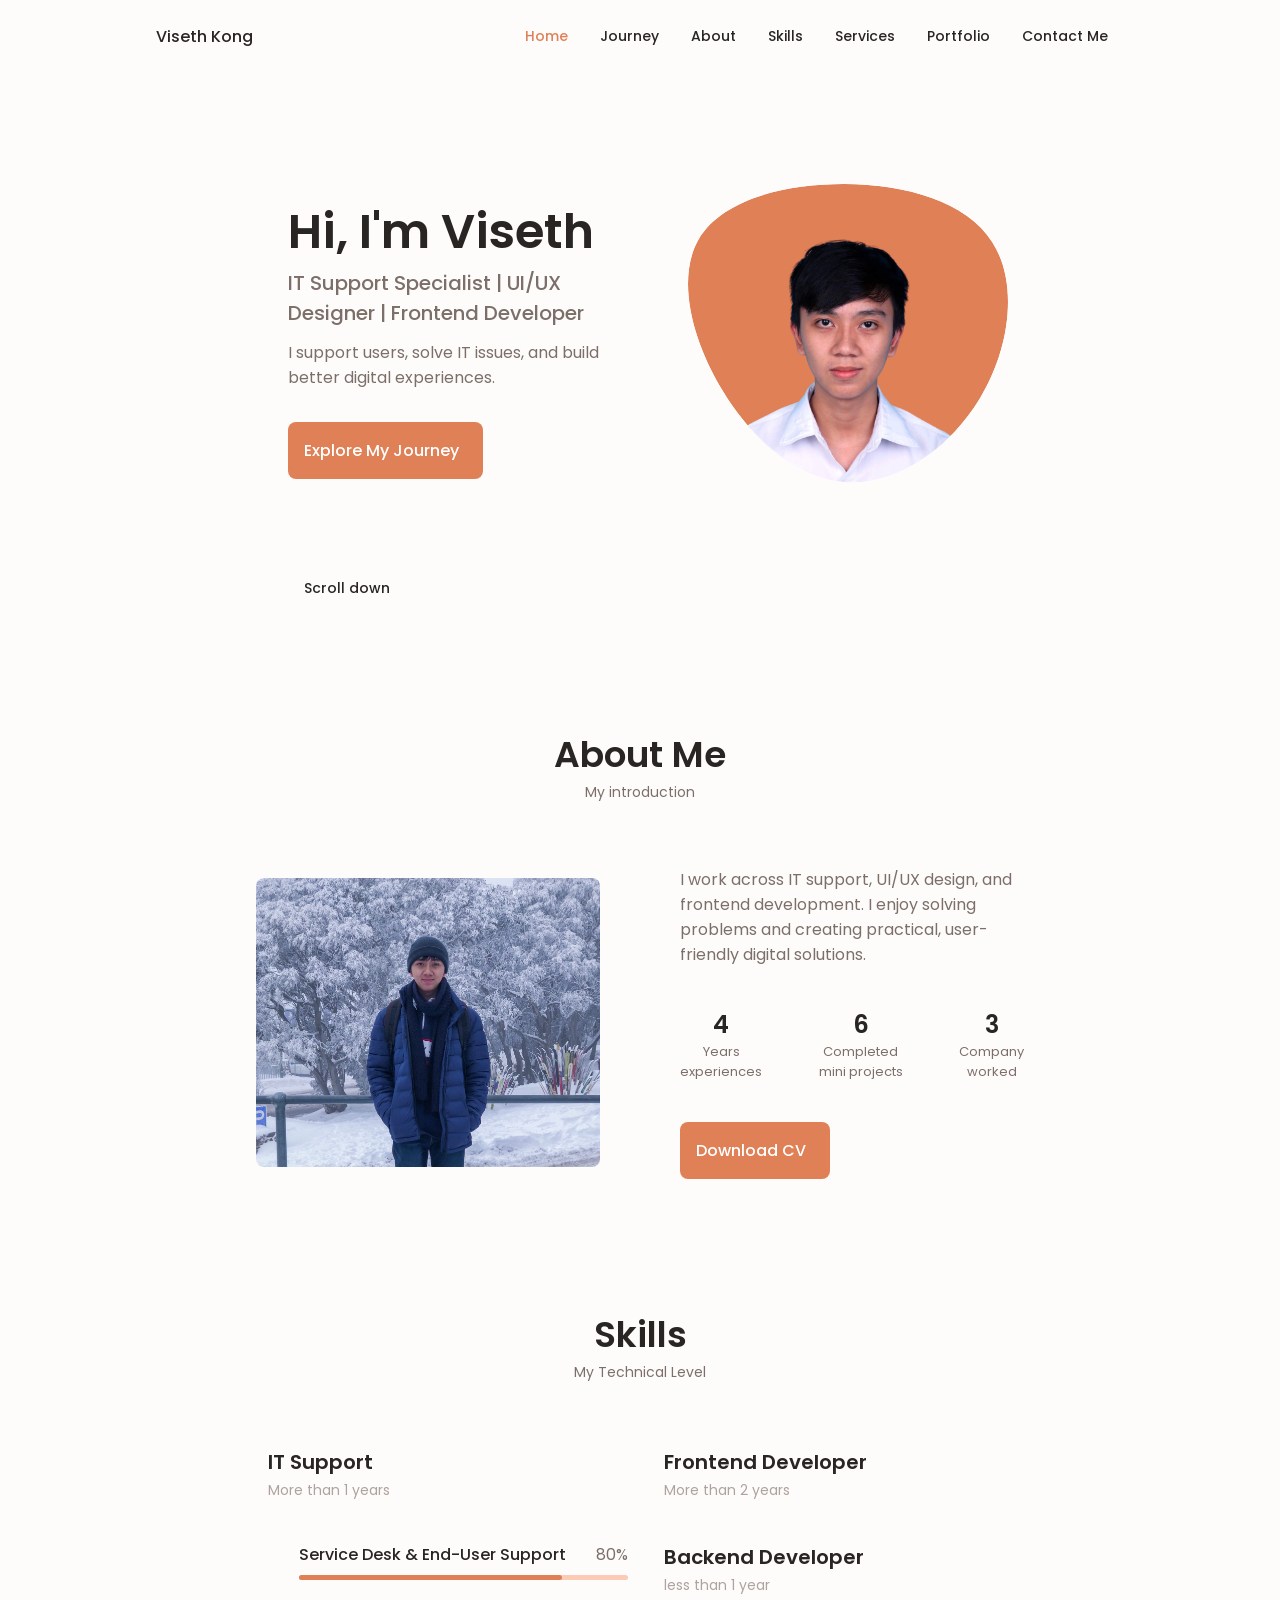
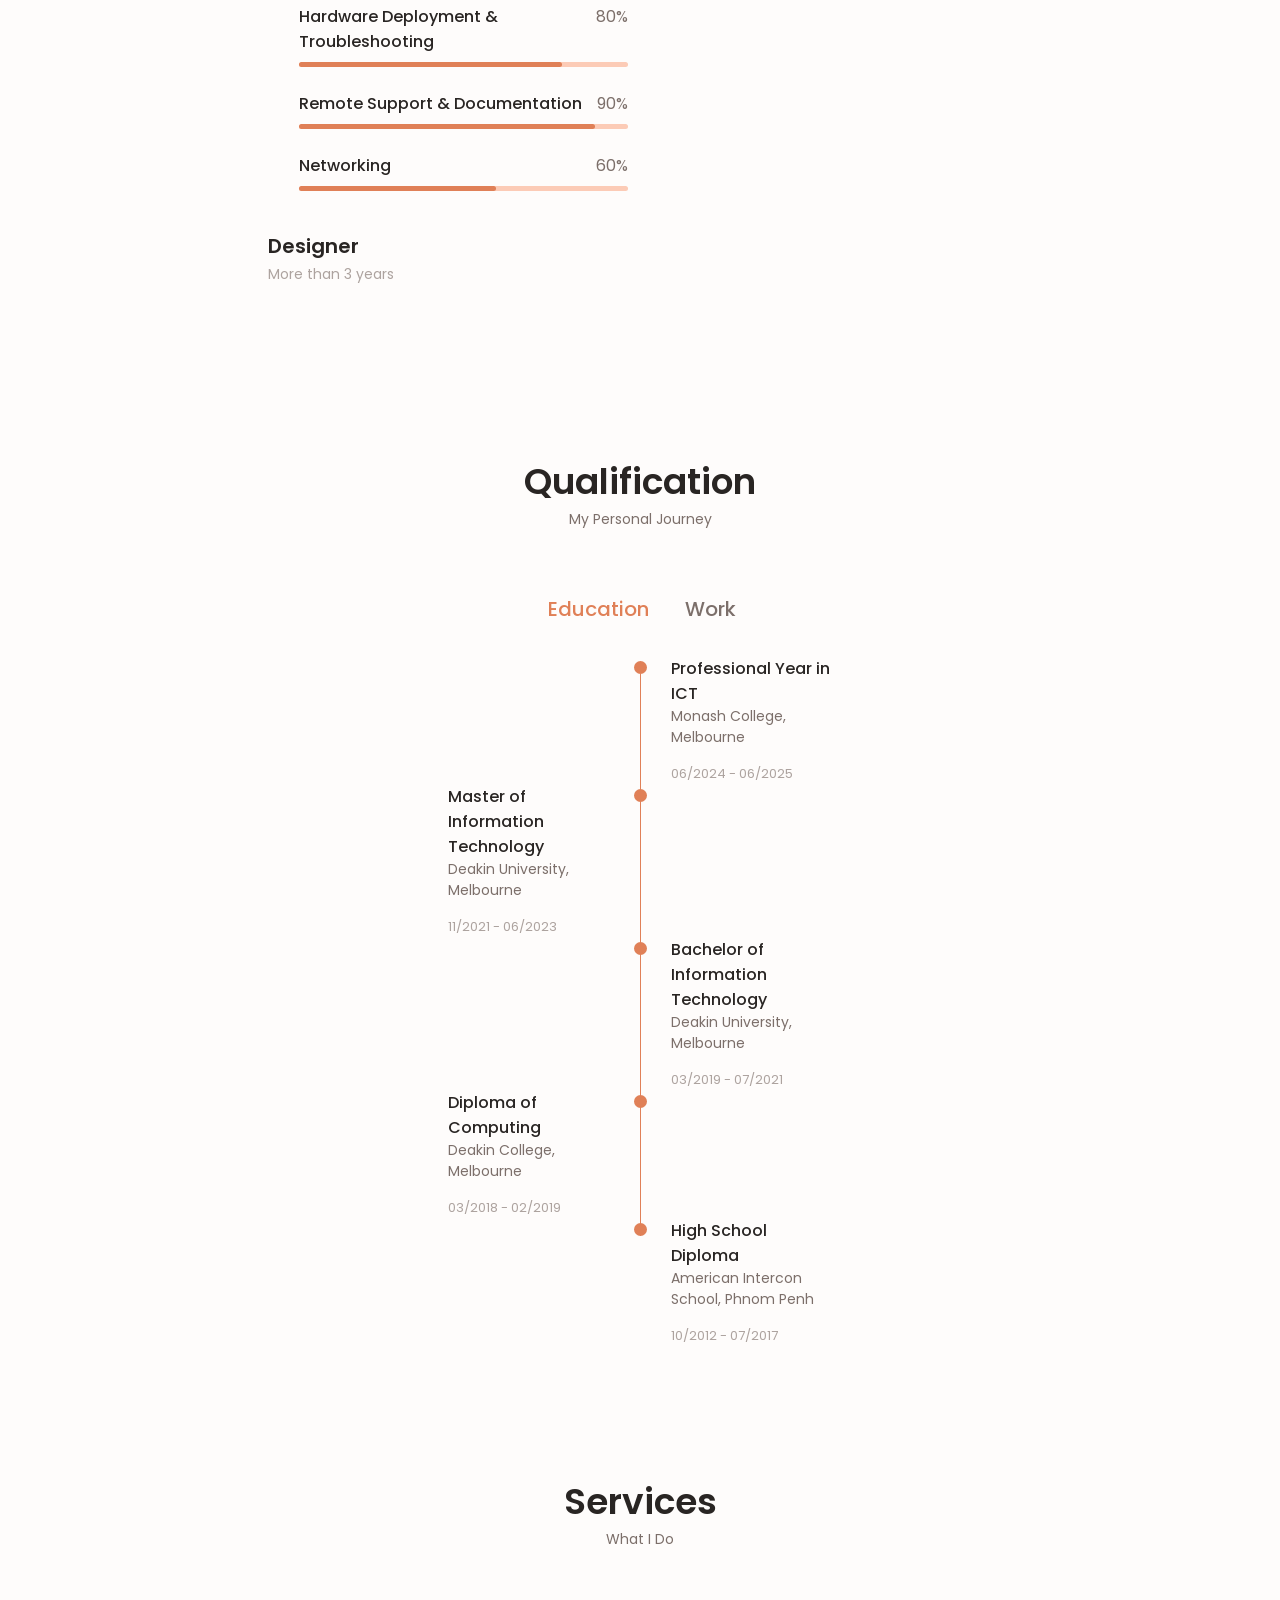
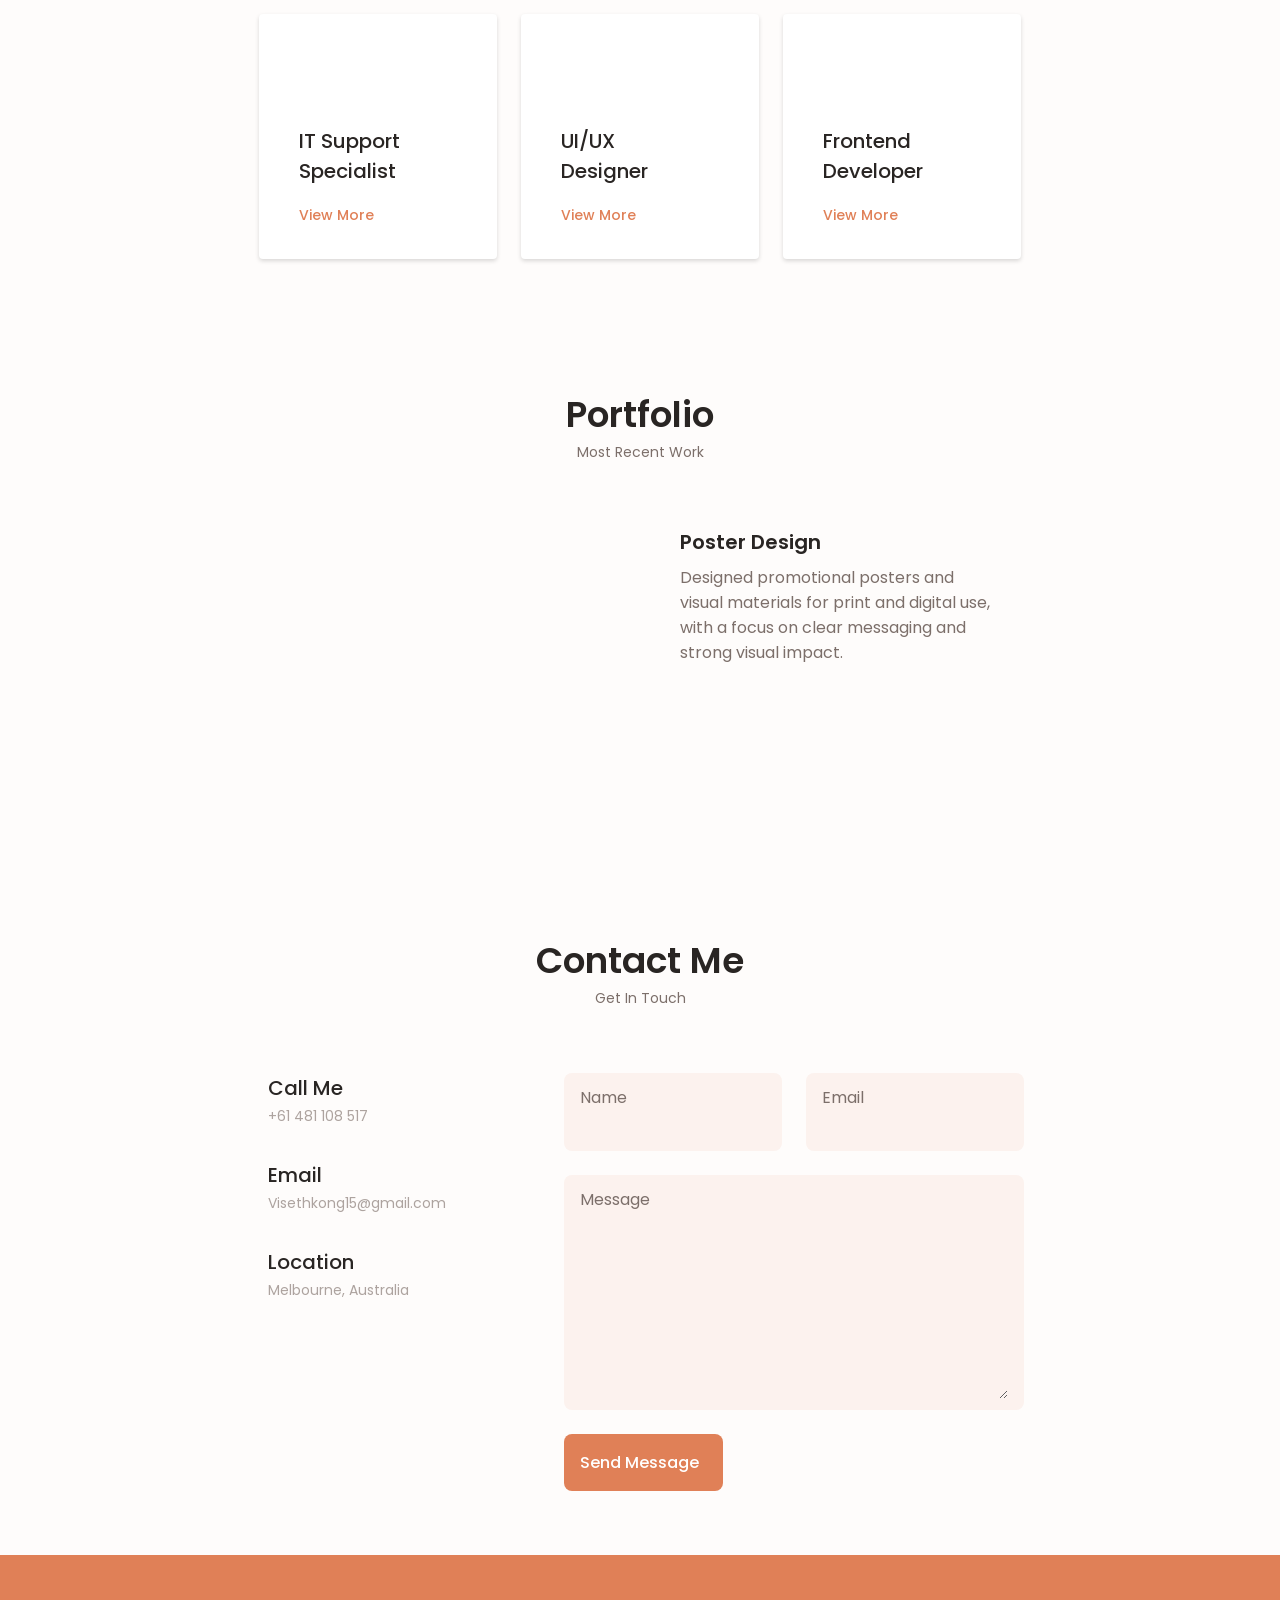
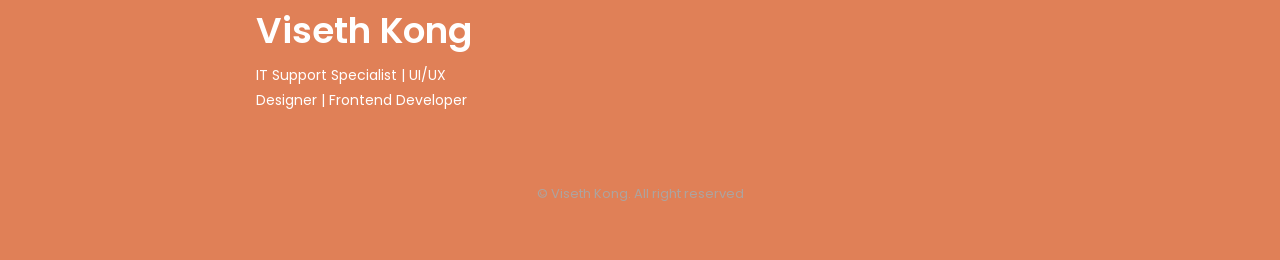
==== index.html @ 277b1429 "Update portfolio website" ====
<!DOCTYPE html>
    <html lang="en">
    <head>
        <meta charset="UTF-8">
        <meta name="viewport" content="width=device-width, initial-scale=1.0">
        
        <!--==================== Favicon ====================-->
        <link rel="shortcut icon" href="assets/img/viseth.png" type="image/png">

        <!--==================== UNICONS ====================-->
        <link rel="stylesheet" href="https://unicons.iconscout.com/release/v4.0.0/css/line.css">

        <!--==================== SWIPER CSS ====================-->
        <link rel="stylesheet" href="assets/css/swiper-bundle.min.css">

        <!--==================== CSS ====================-->
        <link rel="stylesheet" href="assets/css/styles.css">

        <title>Viseth Kong</title>
    </head>
    <body>
        <!--==================== HEADER ====================-->
        <header class="header" id="header">
            <nav class="nav container">
                <a href="index.html" class="nav__logo">Viseth Kong</a>

                <div class="nav__menu" id="nav-menu">
                    <ul class="nav__list grid">
                        <li class="nav__item">
                            <a href="#home" class="nav__link active-link">
                                <i class="uil uil-estate nav__icon"></i> Home
                            </a>
                        </li>
                        <li class="nav__item">
                            <a href="my-journey.html" class="nav__link nav-link">
                                <i class="uil uil-scenery nav__icon"></i> Journey
                            </a>
                        </li>
                        <li class="nav__item">
                            <a href="#about" class="nav__link">
                                <i class="uil uil-user nav__icon"></i> About
                            </a>
                        </li>
                        <li class="nav__item">
                            <a href="#skills" class="nav__link">
                                <i class="uil uil-file-alt nav__icon"></i> Skills
                            </a>
                        </li>
                        <li class="nav__item">
                            <a href="#services" class="nav__link">
                                <i class="uil uil-illustration nav__icon"></i> Services
                            </a>
                        </li>
                        <li class="nav__item">
                            <a href="#portfolio" class="nav__link">
                                <i class="uil uil-bag nav__icon"></i> Portfolio
                            </a>
                        </li>
                        <li class="nav__item">
                            <a href="#contact" class="nav__link">
                                <i class="uil uil-message nav__icon"></i> Contact Me
                            </a>
                        </li>
                    </ul>
                    <i class="uil uil-times nav__close" id="nav-close"></i>
                </div>
            
                <div class="nav__btns">
                    <!-- Theme change button -->
                    <i class="uil uil-moon change-theme" id="theme-button"></i>

                    <div class="nav__toggle" id="nav-toggle">
                        <i class="uil uil-apps"></i>
                    </div>
                </div>
            </nav>

        </header>

        <!--==================== MAIN ====================-->
        <main class="main">
            <!--==================== HOME ====================-->
            <section class="home section" id="home">
                <div class="home__container container grid">
                    <div class="home__content grid">
                        <div class="home__social">
                            <a href="www.linkedin.com/in/viseth-kong-3a9307159" target="_blank" class="home__social-icon">
                                <i class="uil uil-linkedin-alt"></i>
                            </a>

                            <a href="https://www.dribbble.com/" target="_blank" class="home__social-icon">
                                <i class="uil uil-dribbble"></i>
                            </a>

                            <a href="https://github.com/visethkong/" target="_blank" class="home__social-icon">
                                <i class="uil uil-github-alt"></i>
                            </a>
                        </div>

                        <div class="home__img">
                            <svg class="home__blob" viewBox="0 0 200 187" xmlns="http://www.w3.org/2000/svg" xmlns:xlink="http://www.w3.org/1999/xlink">
                                <mask id="mask0" mask-type="alpha">
                                    <path d="M190.312 36.4879C206.582 62.1187 201.309 102.826 182.328 134.186C163.346 165.547 
                                    130.807 187.559 100.226 186.353C69.6454 185.297 41.0228 161.023 21.7403 129.362C2.45775 
                                    97.8511 -7.48481 59.1033 6.67581 34.5279C20.9871 10.1032 59.7028 -0.149132 97.9666 
                                    0.00163737C136.23 0.303176 174.193 10.857 190.312 36.4879Z" />
                                </mask>
                                <g mask="url(#mask0)">
                                    <path d="M190.312 36.4879C206.582 62.1187 201.309 102.826 182.328 134.186C163.346 
                                    165.547 130.807 187.559 100.226 186.353C69.6454 185.297 41.0228 161.023 21.7403 
                                    129.362C2.45775 97.8511 -7.48481 59.1033 6.67581 34.5279C20.9871 10.1032 59.7028 
                                    -0.149132 97.9666 0.00163737C136.23 0.303176 174.193 10.857 190.312 36.4879Z" />

                                    <image class="home__blob-img" x='12' y='18' href="assets/img/profile.png" />
                                </g>
                            </svg>
                        </div>

                        <div class="home__data">
                            <h1 class="home__title">Hi, I'm Viseth</h1>
                            <h3 class="home__subtitle">IT Support Specialist | UI/UX Designer | Frontend Developer</h3>
                            <p class="home__description">I support users, solve IT issues, and build better digital experiences.</p>

                            <a href="my-journey.html" class="button button--flex">
                                Explore My Journey<i class="uil uil-arrow-right button__icon"></i>
                            </a>
                        </div>
                    </div>

                    <div class="home__scroll">
                        <a href="#about" class="home__scroll-button button--flex">
                            <i class="uil uil-mouse-alt home__scroll-mouse"></i>
                            <span class="home__scroll-name">Scroll down</span>
                            <i class="uil uil-arrow-down home__scroll-arrow"></i>
                        </a>
                    </div>
                </div>

            </section>

            <!--==================== ABOUT ====================-->
            <section class="about section" id="about">
                <h2 class="section__title">About Me</h2>
                <span class="section__subtitle">My introduction</span>

                <div class="about__container container grid">
                    <img src="assets/img/about.jpg" alt="" class="about__img">

                    <div class="about__data">
                        <p class="about__description">I work across IT support, UI/UX design, and frontend development. I enjoy solving problems and creating practical, user-friendly digital solutions.</p>

                        <div class="about__info">
                            <div>
                                <span class="about__info-title">4</span>
                                <span class="about__info-name">Years <br> experiences</span>
                            </div>

                            <div>
                                <span class="about__info-title">6</span>
                                <span class="about__info-name">Completed <br> mini projects</span>
                            </div>

                            <div>
                                <span class="about__info-title">3</span>
                                <span class="about__info-name">Company <br> worked</span>
                            </div>
                        </div>

                        <div class="about__buttons">
                            <a download="" href="assets/pdf/Viseth Kong_CV_2026.pdf" class="button button--flex">
                                Download CV<i class="uil uil-download-alt button__icon"></i>
                            </a>
                        </div>
                    </div>
                </div>

            </section>

            <!--==================== SKILLS ====================-->
            <section class="skills section" id="skills">
                <h2 class="section__title">Skills</h2>
                <span class="section__subtitle">My Technical Level</span>

                <div class="skills__container container grid">
                    <div>
                        <!--==================== SKILLS 1 ====================-->
                        <div class="skills__content skills__open">
                            <div class="skills__header">
                                <i class="uil uil-user skills__icon"></i>

                                <div>
                                    <h1 class="skills__title">IT Support</h1>
                                    <spa class="skills__subtitle">More than 1 years</spa>
                                </div>

                                <i class="uil uil-angle-down skills__arrow"></i>
                            </div>

                            <div class="skills__list grid">
                                <div class="skills__data">
                                    <div class="skills__titles">
                                        <h3 class="skills__name">Service Desk & End-User Support</h3>
                                        <span class="skills__number">80%</span>
                                    </div>
                                    <div class="skills__bar">
                                        <span class="skills__percentage skills__servicedesk"></span>
                                    </div>
                                </div>

                                <div class="skills__data">
                                    <div class="skills__titles">
                                        <h3 class="skills__name">Hardware Deployment & Troubleshooting</h3>
                                        <span class="skills__number">80%</span>
                                    </div>
                                    <div class="skills__bar">
                                        <span class="skills__percentage skills__hardware"></span>
                                    </div>
                                </div>

                                <div class="skills__data">
                                    <div class="skills__titles">
                                        <h3 class="skills__name">Remote Support & Documentation</h3>
                                        <span class="skills__number">90%</span>
                                    </div>
                                    <div class="skills__bar">
                                        <span class="skills__percentage skills__remote"></span>
                                    </div>
                                </div>

                                <div class="skills__data">
                                    <div class="skills__titles">
                                        <h3 class="skills__name">Networking</h3>
                                        <span class="skills__number">60%</span>
                                    </div>
                                    <div class="skills__bar">
                                        <span class="skills__percentage skills__network"></span>
                                    </div>
                                </div>
                            </div>
                        </div>
                        <!--==================== SKILLS 2 ====================-->
                        <div class="skills__content skills__close">
                            <div class="skills__header">
                                <i class="uil uil-swatchbook skills__icon"></i>
                        
                                <div>
                                    <h1 class="skills__title">Designer</h1>
                                    <spa class="skills__subtitle">More than 3 years</spa>
                                </div>
                        
                                <i class="uil uil-angle-down skills__arrow"></i>
                            </div>
                        
                            <div class="skills__list grid">
                                <div class="skills__data">
                                    <div class="skills__titles">
                                        <h3 class="skills__name">Adobe XD</h3>
                                        <span class="skills__number">80%</span>
                                    </div>
                                    <div class="skills__bar">
                                        <span class="skills__percentage skills__xd"></span>
                                    </div>
                                </div>
                        
                                <div class="skills__data">
                                    <div class="skills__titles">
                                        <h3 class="skills__name">Adobe Photoshop</h3>
                                        <span class="skills__number">70%</span>
                                    </div>
                                    <div class="skills__bar">
                                        <span class="skills__percentage skills__photoshop"></span>
                                    </div>
                                </div>
                        
                                <div class="skills__data">
                                    <div class="skills__titles">
                                        <h3 class="skills__name">Figma</h3>
                                        <span class="skills__number">80%</span>
                                    </div>
                                    <div class="skills__bar">
                                        <span class="skills__percentage skills__figma"></span>
                                    </div>
                                </div>

                                <div class="skills__data">
                                    <div class="skills__titles">
                                        <h3 class="skills__name">AI Tools</h3>
                                        <span class="skills__number">70%</span>
                                    </div>
                                    <div class="skills__bar">
                                        <span class="skills__percentage skills__ai"></span>
                                    </div>
                                </div>
                        
                            </div>
                        </div>
                    </div>

                    <div>
                        <!--==================== SKILLS 3 ====================-->
                        <div class="skills__content skills__close">
                            <div class="skills__header">
                                <i class="uil uil-brackets-curly skills__icon"></i>
                        
                                <div>
                                    <h1 class="skills__title">Frontend Developer</h1>
                                    <spa class="skills__subtitle">More than 2 years</spa>
                                </div>
                        
                                <i class="uil uil-angle-down skills__arrow"></i>
                            </div>
                        
                            <div class="skills__list grid">
                                <div class="skills__data">
                                    <div class="skills__titles">
                                        <h3 class="skills__name">HTML</h3>
                                        <span class="skills__number">90%</span>
                                    </div>
                                    <div class="skills__bar">
                                        <span class="skills__percentage skills__html"></span>
                                    </div>
                                </div>
                        
                                <div class="skills__data">
                                    <div class="skills__titles">
                                        <h3 class="skills__name">CSS</h3>
                                        <span class="skills__number">70%</span>
                                    </div>
                                    <div class="skills__bar">
                                        <span class="skills__percentage skills__css"></span>
                                    </div>
                                </div>
                        
                                <div class="skills__data">
                                    <div class="skills__titles">
                                        <h3 class="skills__name">JavaScript</h3>
                                        <span class="skills__number">70%</span>
                                    </div>
                                    <div class="skills__bar">
                                        <span class="skills__percentage skills__js"></span>
                                    </div>
                                </div>
                        
                                <div class="skills__data">
                                    <div class="skills__titles">
                                        <h3 class="skills__name">React</h3>
                                        <span class="skills__number">50%</span>
                                    </div>
                                    <div class="skills__bar">
                                        <span class="skills__percentage skills__react"></span>
                                    </div>
                                </div>
                            </div>
                        </div>
                        <!--==================== SKILLS 4 ====================-->
                        <div class="skills__content skills__close">
                            <div class="skills__header">
                                <i class="uil uil-server-network skills__icon"></i>
                        
                                <div>
                                    <h1 class="skills__title">Backend Developer</h1>
                                    <spa class="skills__subtitle">less than 1 year</spa>
                                </div>
                        
                                <i class="uil uil-angle-down skills__arrow"></i>
                            </div>
                        
                            <div class="skills__list grid">
                                <div class="skills__data">
                                    <div class="skills__titles">
                                        <h3 class="skills__name">PHP</h3>
                                        <span class="skills__number">40%</span>
                                    </div>
                                    <div class="skills__bar">
                                        <span class="skills__percentage skills__php"></span>
                                    </div>
                                </div>
                        
                                <div class="skills__data">
                                    <div class="skills__titles">
                                        <h3 class="skills__name">Node Js</h3>
                                        <span class="skills__number">50%</span>
                                    </div>
                                    <div class="skills__bar">
                                        <span class="skills__percentage skills__node"></span>
                                    </div>
                                </div>
                        
                                <div class="skills__data">
                                    <div class="skills__titles">
                                        <h3 class="skills__name">MySQL</h3>
                                        <span class="skills__number">50%</span>
                                    </div>
                                    <div class="skills__bar">
                                        <span class="skills__percentage skills__mysql"></span>
                                    </div>
                                </div>
                        
                                <div class="skills__data">
                                    <div class="skills__titles">
                                        <h3 class="skills__name">MongoDB</h3>
                                        <span class="skills__number">50%</span>
                                    </div>
                                    <div class="skills__bar">
                                        <span class="skills__percentage skills__mongodb"></span>
                                    </div>
                                </div>
                            </div>
                        </div>
                    </div>
                </div>
            </section>

            <!--==================== QUALIFICATION ====================-->
            <section class="qualification section">
                <h2 class="section__title">Qualification</h2>
                <span class="section__subtitle">My Personal Journey</span>

                <div class="qualification__container container">
                    <div class="qualification__tabs">
                        <div class="qualification__button button--flex qualification__active" data-target ='#education'>
                            <i class="uil uil-graduation-cap qualification__icon"></i>
                            Education
                        </div>

                        <div class="qualification__button button--flex" data-target="#work">
                            <i class="uil uil-briefcase-alt qualification__icon"></i>
                            Work
                        </div>
                    </div>

                    <div class="qualification__sections">
                        <!--==================== QUALIFICATION CONTENT 1 ====================-->
                        <div class="qualification__content qualification__active" data-content id="education">
                            
                            <!--==================== QUALIFICATION 1 ====================-->
                            <div class="qualification__data">
                                <div></div>
                            
                                <div>
                                    <span class="qualification__rounder"></span>
                                    <span class="qualification__line"></span>
                                </div>
                            
                                <div>
                                    <h3 class="qualification__title">Professional Year in ICT</h3>
                                    <span class="qualification__subtitles">Monash College, Melbourne</span>
                                    <div class="qualification__calendar">
                                        <i class="uil uil-calendar-alt"></i>
                                        06/2024 - 06/2025
                                    </div>
                                </div>
                            </div>

                            <!--==================== QUALIFICATION 2 ====================-->
                            <div class="qualification__data">
                                <div>
                                    <h3 class="qualification__title">Master of Information Technology</h3>
                                    <span class="qualification__subtitles">Deakin University, Melbourne</span>
                                    <div class="qualification__calendar">
                                        <i class="uil uil-calendar-alt"></i>
                                        11/2021 - 06/2023
                                    </div>
                                </div>

                                <div>
                                    <span class="qualification__rounder"></span>
                                    <span class="qualification__line"></span>
                                </div>
                            </div>

                            <!--==================== QUALIFICATION 3 ====================-->
                            <div class="qualification__data">
                                <div></div>

                                <div>
                                    <span class="qualification__rounder"></span>
                                    <span class="qualification__line"></span>
                                </div>

                                <div>
                                    <h3 class="qualification__title">Bachelor of Information Technology</h3>
                                    <span class="qualification__subtitles">Deakin University, Melbourne</span>
                                    <div class="qualification__calendar">
                                        <i class="uil uil-calendar-alt"></i>
                                        03/2019 - 07/2021
                                    </div>
                                </div>
                            </div>

                            <!--==================== QUALIFICATION 4 ====================-->
                            <div class="qualification__data">
                                <div>
                                    <h3 class="qualification__title">Diploma of Computing</h3>
                                    <span class="qualification__subtitles">Deakin College, Melbourne</span>
                                    <div class="qualification__calendar">
                                        <i class="uil uil-calendar-alt"></i>
                                        03/2018 - 02/2019
                                    </div>
                                </div>

                                <div>
                                    <span class="qualification__rounder"></span>
                                    <span class="qualification__line"></span>
                                </div>
                            </div>

                            <!--==================== QUALIFICATION 5 ====================-->
                            <div class="qualification__data">
                                <div></div>

                                <div>
                                    <span class="qualification__rounder"></span>
                                    <!-- <span class="qualification__line"></span> -->
                                </div>

                                <div>
                                    <h3 class="qualification__title">High School Diploma</h3>
                                    <span class="qualification__subtitles">American Intercon School, Phnom Penh</span>
                                    <div class="qualification__calendar">
                                        <i class="uil uil-calendar-alt"></i>
                                        10/2012 - 07/2017
                                    </div>
                                </div>
                            </div>
                        </div>
                        
                        <!--==================== QUALIFICATION CONTENT 2 ====================-->
                        <div class="qualification__content" data-content id="work">

                            <!--==================== QUALIFICATION 1 ====================-->
                            <div class="qualification__data">
                                <div></div>
                            
                                <div>
                                    <span class="qualification__rounder"></span>
                                    <span class="qualification__line"></span>
                                </div>
                            
                                <div>
                                    <h3 class="qualification__title">IT Support Assistant Full-time Contract Cover</h3>
                                    <span class="qualification__subtitles">Airco Fasteners Pty Ltd, Dandenong South</span>
                                    <div class="qualification__calendar">
                                        <i class="uil uil-calendar-alt"></i>
                                        01/2026 - 04/2026
                                    </div>
                                </div>
                            </div>
                            
                            <!--==================== QUALIFICATION 2 ====================-->
                            <div class="qualification__data">
                                <div>
                                    <h3 class="qualification__title">IT Support Officer Casual</h3>
                                    <span class="qualification__subtitles">Monash University eAssessment, Clayton</span>
                                    <div class="qualification__calendar">
                                        <i class="uil uil-calendar-alt"></i>
                                        06/2025 - 12/2025
                                    </div>
                                </div>
                            
                                <div>
                                    <span class="qualification__rounder"></span>
                                    <span class="qualification__line"></span>
                                </div>
                            </div>

                            <!--==================== QUALIFICATION 3 ====================-->
                            <div class="qualification__data">
                                <div></div>
                            
                                <div>
                                    <span class="qualification__rounder"></span>
                                    <span class="qualification__line"></span>
                                </div>
                            
                                <div>
                                    <h3 class="qualification__title">IT Support Officer Internship</h3>
                                    <span class="qualification__subtitles">Monash University, Clayton</span>
                                    <div class="qualification__calendar">
                                        <i class="uil uil-calendar-alt"></i>
                                        03/2025 - 06/2025
                                    </div>
                                </div>
                            </div>

                            <!--==================== QUALIFICATION 4 ====================-->
                            <div class="qualification__data">
                                <div>
                                    <h3 class="qualification__title">Freelance UI/UX Designer</h3>
                                    <span class="qualification__subtitles">Phnom Penh and Melbourne</span>
                                    <div class="qualification__calendar">
                                        <i class="uil uil-calendar-alt"></i>
                                        04/2021 - 06/2022
                                    </div>
                                </div>

                                <div>
                                    <span class="qualification__rounder"></span>
                                    <span class="qualification__line"></span>
                                </div>
                            </div>

                            <!--==================== QUALIFICATION 5 ====================-->
                            <div class="qualification__data">
                                <div></div>

                                <div>
                                    <span class="qualification__rounder"></span>
                                    <span class="qualification__line"></span>
                                </div>

                                <div>
                                    <h3 class="qualification__title">Android Frontend Developer Virtual Internship</h3>
                                    <span class="qualification__subtitles">VTI Corporation, Hanoi</span>
                                    <div class="qualification__calendar">
                                        <i class="uil uil-calendar-alt"></i>
                                        11/2020 - 02/2021
                                    </div>
                                </div>
                            </div>

                            <!--==================== QUALIFICATION 6 ====================-->
                            <div class="qualification__data">
                                <div>
                                    <h3 class="qualification__title">Volunteer Graphic Designer</h3>
                                    <span class="qualification__subtitles">Chapei Dong Veng Cultural Festival, Phnom Penh</span>
                                    <div class="qualification__calendar">
                                        <i class="uil uil-calendar-alt"></i>
                                        11/2019
                                    </div>
                                </div>

                                <div>
                                    <span class="qualification__rounder"></span>
                                    <!-- <span class="qualification__line"></span> -->
                                </div>
                            </div>
                        </div>
                    </div>
                </div>
            </section>

            <!--==================== SERVICES ====================-->
            <section class="services section" id="services">
                <h2 class="section__title">Services</h2>
                <span class="section__subtitle">What I Do</span>

                <div class="services__container container grid">
                    <!--==================== SERVICES 1 ====================-->
                    <div class="services__content">
                        <div>
                            <i class="uil uil-user-md services__icon"></i>
                            <h3 class="services__title">IT Support <br> Specialist</h3>
                        </div>
                        <span class="button button--flex button--small button--link services__button">
                            View More
                            <i class="uil uil-arrow-right button__icon"></i>
                        </span>

                        <div class="services__modal">
                            <div class="services__modal-content">
                                <h4 class="services__modal-title">IT Support Specialist</h4>
                                <i class="uil uil-times services__modal-close"></i>

                                <ul class="services__modal-services grid">
                                    <li class="services__modal-service">
                                        <i class="uil uil-check-circle services__modal-icon"></i>
                                        <p>Provide Level 1 and Level 2 technical support for staff and users across hardware, software, and network-related issues.</p>
                                    </li>
                                    <li class="services__modal-service">
                                        <i class="uil uil-check-circle services__modal-icon"></i>
                                        <p>Troubleshoot Microsoft 365, Windows devices, Outlook, Teams, printers, and connectivity problems.</p>
                                    </li>
                                    <li class="services__modal-service">
                                        <i class="uil uil-check-circle services__modal-icon"></i>
                                        <p>Configure and deploy laptops, desktops, mobile devices, and peripherals for new and existing users.</p>
                                    </li>
                                    <li class="services__modal-service">
                                        <i class="uil uil-check-circle services__modal-icon"></i>
                                        <p>Support user onboarding, account setup, access permissions, and day-to-day IT requests.</p>
                                    </li>
                                    <li class="services__modal-service">
                                        <i class="uil uil-check-circle services__modal-icon"></i>
                                        <p>Deliver remote and onsite support while maintaining clear documentation, asset records, and support guides.</p>
                                    </li>
                                </ul>
                            </div>
                        </div>
                    </div>

                    <!--==================== SERVICES 2 ====================-->
                    <div class="services__content">
                        <div>
                            <i class="uil uil-web-grid services__icon"></i>
                            <h3 class="services__title">UI/UX <br> Designer</h3>
                        </div>
                        <span class="button button--flex button--small button--link services__button">
                            View More
                            <i class="uil uil-arrow-right button__icon"></i>
                        </span>
                    
                        <div class="services__modal">
                            <div class="services__modal-content">
                                <h4 class="services__modal-title">UI/UX Designer</h4>
                                <i class="uil uil-times services__modal-close"></i>
                    
                                <ul class="services__modal-services grid">
                                    <li class="services__modal-service">
                                        <i class="uil uil-check-circle services__modal-icon"></i>
                                        <p>Create wireframes, user flows, and interactive prototypes for web and mobile interfaces.</p>
                                    </li>
                                    <li class="services__modal-service">
                                        <i class="uil uil-check-circle services__modal-icon"></i>
                                        <p>Design responsive and user-friendly interfaces using tools such as Figma, Adobe XD, and
                                            Photoshop.</p>
                                    </li>
                                    <li class="services__modal-service">
                                        <i class="uil uil-check-circle services__modal-icon"></i>
                                        <p>Conduct user research, gather feedback, and refine designs to improve usability and user
                                            experience.</p>
                                    </li>
                                    <li class="services__modal-service">
                                        <i class="uil uil-check-circle services__modal-icon"></i>
                                        <p>Develop visual concepts that align business goals with user needs and modern design principles.
                                        </p>
                                    </li>
                                    <li class="services__modal-service">
                                        <i class="uil uil-check-circle services__modal-icon"></i>
                                        <p>Present design ideas clearly through mockups and prototypes for stakeholders and team
                                            collaboration.</p>
                                    </li>
                                </ul>
                            </div>
                        </div>
                    </div>

                    <!--==================== SERVICES 3 ====================-->
                    <div class="services__content">
                        <div>
                            <i class="uil uil-arrow services__icon"></i>
                            <h3 class="services__title">Frontend <br> Developer</h3>
                        </div>
                        <span class="button button--flex button--small button--link services__button">
                            View More
                            <i class="uil uil-arrow-right button__icon"></i>
                        </span>
                    
                        <div class="services__modal">
                            <div class="services__modal-content">
                                <h4 class="services__modal-title">Frontend Developer</h4>
                                <i class="uil uil-times services__modal-close"></i>
                    
                                <ul class="services__modal-services grid">
                                    <li class="services__modal-service">
                                        <i class="uil uil-check-circle services__modal-icon"></i>
                                        <p>Build and maintain responsive websites and interfaces using HTML, CSS, and JavaScript.</p>
                                    </li>
                                    <li class="services__modal-service">
                                        <i class="uil uil-check-circle services__modal-icon"></i>
                                        <p>Translate UI/UX designs into clean, functional, and user-friendly frontend experiences.</p>
                                    </li>
                                    <li class="services__modal-service">
                                        <i class="uil uil-check-circle services__modal-icon"></i>
                                        <p>Implement layouts, styling, and interactive elements for desktop and mobile web applications.</p>
                                    </li>
                                    <li class="services__modal-service">
                                        <i class="uil uil-check-circle services__modal-icon"></i>
                                        <p>Support website improvements, content updates, and performance optimisation.</p>
                                    </li>
                                    <li class="services__modal-service">
                                        <i class="uil uil-check-circle services__modal-icon"></i>
                                        <p>Work with APIs and frontend components to improve usability, functionality, and user experience.</p>
                                    </li>
                                </ul>
                            </div>
                        </div>
                    </div>

                </div>
            </section>

            <!--==================== PORTFOLIO ====================-->
            <section class="portfolio section" id="portfolio">
                <h2 class="section__title">Portfolio</h2>
                <span class="section__subtitle">Most Recent Work</span>

                <div class="portfolio__container container swiper-container">
                    <div class="swiper-wrapper">
                        <!--==================== PORTFOLIO 1 ====================-->
                        <div class="portfolio__content grid swiper-slide">
                            <img src="assets/img/freelance/freelance1.png" alt="" class="portfolio__img">

                            <div class="portfolio__data">
                                <h3 class="portfolio__title">Modern Website</h3>
                                <p class="portfolio__description">Responsive website design and development focused on clean layouts, usability, and user-friendly digital experiences.</p>
                                <!-- <a href="" class="button button--flex button--small portfolio__button">
                                    Demo
                                    <i class="uil uil-arrow-right button__icon"></i>
                                </a> -->
                            </div>
                        </div>

                        <!--==================== PORTFOLIO 2 ====================-->
                        <div class="portfolio__content grid swiper-slide">
                            <img src="assets/img/freelance/freelance3.png" alt="" class="portfolio__img">
                        
                            <div class="portfolio__data">
                                <h3 class="portfolio__title">Brand Design</h3>
                                <p class="portfolio__description">Created visual identity concepts and digital brand assets to support consistent, engaging brand communication.</p>
                                <!-- <a href="" class="button button--flex button--small portfolio__button">
                                    Demo
                                    <i class="uil uil-arrow-right button__icon"></i>
                                </a> -->
                            </div>
                        </div>

                        <!--==================== PORTFOLIO 3 ====================-->
                        <div class="portfolio__content grid swiper-slide">
                            <img src="assets/img/freelance/freelance4.png" alt="" class="portfolio__img">
                        
                            <div class="portfolio__data">
                                <h3 class="portfolio__title">Online Store</h3>
                                <p class="portfolio__description">Designed an e-commerce experience with a clean interface, responsive layout, and user-focused shopping journey.</p>
                                <!-- <a href="" class="button button--flex button--small portfolio__button">
                                    Demo
                                    <i class="uil uil-arrow-right button__icon"></i>
                                </a> -->
                            </div>
                        </div>

                        <!--==================== PORTFOLIO 4 ====================-->
                        <div class="portfolio__content grid swiper-slide">
                            <img src="assets/img/freelance/freelance9.png" alt="" class="portfolio__img">
                        
                            <div class="portfolio__data">
                                <h3 class="portfolio__title">Poster Design</h3>
                                <p class="portfolio__description">Designed promotional posters and visual materials for print and digital use, with a focus on clear messaging and strong
                                visual impact.</p>
                                <!-- <a href="" class="button button--flex button--small portfolio__button">
                                                            Demo
                                                            <i class="uil uil-arrow-right button__icon"></i>
                                                        </a> -->
                            </div>
                        </div>

                    </div>

                    <!-- Add Arrows -->
                    <div class="swiper-button-next">
                        <i class="uil uil-angle-right-b swiper-portfolio-icon"></i>
                    </div>
                    <div class="swiper-button-prev">
                        <i class="uil uil-angle-left-b swiper-portfolio-icon"></i>
                    </div>

                    <!-- Add Pagination -->
                    <div class="swiper-pagination"></div>

                </div>
            </section>

            <!--==================== PROJECT IN MIND ====================-->
            <!-- <section class="project section">
                <section class="project section">
                    <div class="project__bg">
                        <div class="project__container container grid">
                            <div class="project__data">
                                <h2 class="project__title">You have a new project</h2>
                                <p class="project__description">Contact me now and get a 30% discount on your new project.</p>
                                <a href="#contact" class="button button--flex button--white">
                                    Contact Me
                                    <i class="uil uil-message project__icon button_icon"></i>
                                </a>
                            </div>

                            <img src="assets/img/project.png" alt="" class="project__img">
                        </div>
                    </div>
                </section>
            </section> -->

            <!--==================== TESTIMONIAL ====================-->
            <section class="testimonial section">
                <!-- <h2 class="section__title">Testimonial</h2>
                <span class="section__subtitle">My client saying</span> -->

                <div class="testimonial__container container swiper-container">
                    <div class="swiper-wrapper">
                        <!--==================== TESTIMONIAL 1 ====================-->
                        <!-- <div class="testimonial__content swiper-slide">
                            <div class="testimonial__data">
                                <div class="testimonial__header">
                                    <img src="assets/img/testimonial1.jpg" alt="" class="testimonial__img">

                                    <div>
                                        <h3 class="testimonial__name">Sara Smith</h3>
                                        <span class="testimonial__client">Client</span>
                                    </div>
                                </div>

                                <div>
                                    <i class="uil uil-star testimonial__icon-star"></i>
                                    <i class="uil uil-star testimonial__icon-star"></i>
                                    <i class="uil uil-star testimonial__icon-star"></i>
                                    <i class="uil uil-star testimonial__icon-star"></i>
                                    <i class="uil uil-star testimonial__icon-star"></i>                            
                                </div>
                            </div>

                            <p class="testimonial__description">I get a good impression, I carry out my project with all the possible quality and attention and support 24 hours a day.</p>
                        </div> -->

                        <!--==================== TESTIMONIAL 2 ====================-->
                        <!-- <div class="testimonial__content swiper-slide">
                            <div class="testimonial__data">
                                <div class="testimonial__header">
                                    <img src="assets/img/testimonial2.jpg" alt="" class="testimonial__img">
                        
                                    <div>
                                        <h3 class="testimonial__name">Matt Robinson</h3>
                                        <span class="testimonial__client">Client</span>
                                    </div>
                                </div>
                        
                                <div>
                                    <i class="uil uil-star testimonial__icon-star"></i>
                                    <i class="uil uil-star testimonial__icon-star"></i>
                                    <i class="uil uil-star testimonial__icon-star"></i>
                                    <i class="uil uil-star testimonial__icon-star"></i>
                                    <i class="uil uil-star testimonial__icon-star"></i>
                                </div>
                            </div>
                        
                            <p class="testimonial__description">I get a good impression, I carry out my project with all the possible quality
                                and attention and support 24 hours a day.</p>
                        </div> -->

                        <!--==================== TESTIMONIAL 3 ====================-->
                        <!-- <div class="testimonial__content swiper-slide">
                            <div class="testimonial__data">
                                <div class="testimonial__header">
                                    <img src="assets/img/testimonial3.jpg" alt="" class="testimonial__img">
                        
                                    <div>
                                        <h3 class="testimonial__name">Raul Harris</h3>
                                        <span class="testimonial__client">Client</span>
                                    </div>
                                </div>
                        
                                <div>
                                    <i class="uil uil-star testimonial__icon-star"></i>
                                    <i class="uil uil-star testimonial__icon-star"></i>
                                    <i class="uil uil-star testimonial__icon-star"></i>
                                    <i class="uil uil-star testimonial__icon-star"></i>
                                    <i class="uil uil-star testimonial__icon-star"></i>
                                </div>
                            </div>
                        
                            <p class="testimonial__description">I get a good impression, I carry out my project with all the possible quality
                                and attention and support 24 hours a day.</p>
                        </div> -->
                    </div>

                    <!-- Add Pagination -->
                    <!-- <div class="swiper-pagination swiper-pagination-testimonial"></div> -->

                </div>
            </section>

            <!--==================== CONTACT ME ====================-->
            <section class="contact section" id="contact">
                <h2 class="section__title">Contact Me</h2>
                <span class="section__subtitle">Get In Touch</span>

                <div class="contact__container container grid">
                    <div>
                        <div class="contact__information">
                            <i class="uil uil-phone contact__icon"></i>

                            <div>
                                <h3 class="contact__title">Call Me</h3>
                                <span class="contact__subtitle">+61 481 108 517</span>
                            </div>
                        </div>

                        <div class="contact__information">
                            <i class="uil uil-envelope contact__icon"></i>   

                            <div>
                                <h3 class="contact__title">Email</h3>
                                <span class="contact__subtitle">Visethkong15@gmail.com</span>
                            </div>
                        </div>

                        <div class="contact__information">
                            <i class="uil uil-map-marker contact__icon"></i>
                            <div>
                                <h3 class="contact__title">Location</h3>
                                <span class="contact__subtitle">Melbourne, Australia</span>
                            </div>
                        </div>
                    </div>

                    <form action="" class="contact__form grid">
                        <div class="contact__inputs grid">
                            <div class="contact__content">
                                <label for="" class="contact_label">Name</label>
                                <input type="text" class="contact__input">
                            </div>
                            <div class="contact__content">
                                <label for="" class="contact_label">Email</label>
                                <input type="email" class="contact__input">
                            </div>
                        </div>
                        <!-- <div class="contact__content">
                            <label for="" class="contact_label">Project</label>
                            <input type="text" class="contact__input">
                        </div> -->
                        <div class="contact__content">
                            <label for="" class="contact_label">Message</label>
                            <textarea name="" id="" cols="0" rows="7" class="contact__input"></textarea>
                        </div>

                        <div>
                            <a href="#" class="button button--flex">
                                Send Message
                                <i class="uil uil-message button__icon"></i>
                            </a>
                        </div>
                    </form>
                </div>
            </section>
        </main>

        <!--==================== FOOTER ====================-->
        <footer class="footer">
            <div class="footer__bg">
                <div class="footer__container container grid">
                    <div>
                        <h1 class="footer__title">Viseth Kong</h1>
                        <span class="footer__subtitle">IT Support Specialist | UI/UX Designer | Frontend Developer</span>
                    </div>

                    <!-- <ul class="footer__links">
                        <li>
                            <a href="#services" class="footer__link">Services</a>
                        </li>
                        <li>
                            <a href="#portfolio" class="footer__link">Portfolio</a>
                        </li>
                        <li>
                            <a href="#contact" class="footer__link">Contact</a>
                        </li>
                    </ul> -->

                    <div class="footer__socials">
                        <a href="https://www.facebook.com/Sxtheene/" target="_blank" class="footer__social">
                            <i class="uil uil-facebook-f"></i>
                        </a>
                        <a href="https://www.instagram.com/vsthkng15/" target="_blank" class="footer__social">
                            <i class="uil uil-instagram"></i>
                        </a>
                        <a href="https://www.twitter.com/" target="_blank" class="footer__social">
                            <i class="uil uil-twitter-alt"></i>
                        </a>
                    </div>
                </div>

                <p class="footer__copy">&#169; Viseth Kong. All right reserved</p>
            </div>
        </footer>

        <!--==================== SCROLL TOP ====================-->
        <a href="#" class="scrollup" id="scroll-up">
            <i class="uil uil-arrow-up scrollup__icon"></i>
        </a>

        <!--==================== SWIPER JS ====================-->
        <script src="assets/js/swiper-bundle.min.js"></script>

        <!--==================== MAIN JS ====================-->
        <script src="assets/js/main.js"></script>
    </body>
</html>
---- assets/css/styles.css ----
/*==================== GOOGLE FONTS ====================*/
@import url("https://fonts.googleapis.com/css2?family=Poppins:ital,wght@0,500;0,600;1,400&display=swap");

/*==================== VARIABLES CSS ====================*/
:root {
  --header-height: 3rem;

  /*========== Colors ==========*/
  /* Change favorite color */
  --hue-color: 18; /*Purple 250 - Green 142 - Blue 230 - Pink 340*/

  /* HSL color mode */
  --first-color: hsl(var(--hue-color), 69%, 61%);
  --first-color-second: hsl(var(--hue-color), 69%, 61%);
  --first-color-alt: hsl(var(--hue-color), 57%, 53%);
  --first-color-lighter: hsl(var(--hue-color), 92%, 85%);
  --title-color: hsl(var(--hue-color), 8%, 15%);
  --text-color: hsl(var(--hue-color), 8%, 45%);
  --text-color-light: hsl(var(--hue-color), 8%, 65%);
  --input-color: hsl(var(--hue-color), 70%, 96%);
  --body-color: hsl(var(--hue-color), 60%, 99%);
  --container-color: #fff;
  --scroll-bar-color: hsl(var(--hue-color), 12%, 90%);
  --scroll-thumb-color: hsl(var(--hue-color), 12%, 80%);

  /*========== Font and typography ==========*/
  --body-font: "Poppins", sans-serif;

  /* .5rem = 8px, 1rem = 16px, 1.5rem = 24px ... */
  --big-font-size: 2rem;
  --h1-font-size: 1.5rem;
  --h2-font-size: 1.25rem;
  --h3-font-size: 1.125rem;
  --normal-font-size: 0.938rem;
  --small-font-size: 0.813rem;
  --smaller-font-size: 0.75rem;

  /*========== Font weight ==========*/
  --font-medium: 500;
  --font-semi-bold: 600;

  /*========== Margenes Bottom ==========*/
  /* .25rem = 4px, .5rem = 8px, .75rem = 12px ... */
  --mb-0-25: 0.25rem;
  --mb-0-5: 0.5rem;
  --mb-0-75: 0.75rem;
  --mb-1: 1rem;
  --mb-1-5: 1.5rem;
  --mb-2: 2rem;
  --mb-2-5: 2.5rem;
  --mb-3: 3rem;

  /*========== z index ==========*/
  --z-tooltip: 10;
  --z-fixed: 100;
  --z-modal: 1000;
}

/* Font size for large devices */
@media screen and (min-width: 968px) {
  :root {
    --big-font-size: 3rem;
    --h1-font-size: 2.25rem;
    --h2-font-size: 1.5rem;
    --h3-font-size: 1.25rem;
    --normal-font-size: 1rem;
    --small-font-size: 0.875rem;
    --smaller-font-size: 0.813rem;
  }
}

/*========== Variables Dark theme ==========*/
body.dark-theme {
  /* HSL color mode */
  --first-color-second: hsl(var(--hue-color), 30%, 8%);
  --title-color: hsl(var(--hue-color), 8%, 95%);
  --text-color: hsl(var(--hue-color), 8%, 75%);
  --input-color: hsl(var(--hue-color), 29%, 16%);
  --body-color: hsl(var(--hue-color), 28%, 12%);
  --container-color: hsl(var(--hue-color), 29%, 16%);
  --scroll-bar-color: hsl(var(--hue-color), 12%, 48%);
  --scroll-thumb-color: hsl(var(--hue-color), 12%, 36%);
}

/*========== Button Dark/Light ==========*/
.nav__btns {
  display: flex;
  align-items: center;
}

.change-theme {
  font-size: 1.25rem;
  color: var(--title-color);
  margin-right: var(--mb-1);
  cursor: pointer;
}

.change-theme:hover {
  color: var(--first-color);
}

/*==================== BASE ====================*/
* {
  box-sizing: border-box;
  padding: 0;
  margin: 0;
}

html {
  scroll-behavior: smooth;
}

body {
  margin: 0 0 var(--header-height) 0;
  font-family: var(--body-font);
  font-size: var(--normal-font-size);
  background-color: var(--body-color);
  color: var(--text-color);
}

h1,
h2,
h3,
h4 {
  color: var(--title-color);
  font-weight: var(--font-semi-bold);
}

ul {
  list-style: none;
}

a {
  text-decoration: none;
}

img {
  max-width: 100%;
  height: auto;
}

/*==================== REUSABLE CSS CLASSES ====================*/
.section {
  padding: 2rem 0 4rem;
}

.section__title {
  font-size: var(--h1-font-size);
}

.section__subtitle {
  display: block;
  font-size: var(--small-font-size);
  margin-bottom: var(--mb-3);
}

.section__title,
.section__subtitle {
  text-align: center;
}

/*==================== LAYOUT ====================*/
.container {
  max-width: 768px;
  margin-left: var(--mb-1-5);
  margin-right: var(--mb-1-5);
}

.grid {
  display: grid;
  gap: 1.5rem;
}

.header {
  width: 100%;
  position: fixed;
  bottom: 0;
  left: 0;
  z-index: var(--z-fixed);
  background-color: var(--body-color);
}

/*==================== NAV ====================*/
.nav {
  max-width: 968px;
  height: var(--header-height);
  display: flex;
  justify-content: space-between;
  align-items: center;
}

.nav__logo,
.nav__toggle {
  color: var(--title-color);
  font-weight: var(--font-medium);
}

.nav__logo:hover {
  color: var(--first-color);
}

.nav__toggle {
  font-size: 1.1rem;
  cursor: pointer;
}

.nav__toggle:hover {
  color: var(--first-color);
}

@media screen and (max-width: 767px) {
  .nav__menu {
    position: fixed;
    bottom: -100%;
    left: 0;
    width: 100%;
    background-color: var(--body-color);
    padding: 2rem 1.5rem 4rem;
    box-shadow: 0 -1px 4px rgba(0, 0, 0, 0.15);
    border-radius: 1.5rem 1.5rem 0 0;
    transition: 0.3s;
  }
}

.nav__list {
  grid-template-columns: repeat(3, 1fr);
  gap: 2rem;
}

.nav__link {
  display: flex;
  flex-direction: column;
  align-items: center;
  font-size: var(--small-font-size);
  color: var(--title-color);
  font-weight: var(--font-medium);
}

.nav__link:hover {
  color: var(--first-color);
}

.nav__icon {
  font-size: 1.2rem;
}

.nav__close {
  position: absolute;
  right: 1.3rem;
  bottom: 0.5rem;
  font-size: 1.5rem;
  cursor: pointer;
  color: var(--first-color);
}

.nav__close:hover {
  color: var(--first-color-alt);
}

/* show menu */
.show-menu {
  bottom: 0;
}

/* Active link */
.active-link {
  color: var(--first-color);
}

/* Change background header */
.scroll-header {
  box-shadow: 0 -1px 4px rgba(0, 0, 0, 0.15);
}

/*==================== HOME ====================*/
.home__container {
  gap: 1rem;
}

.home__content {
  grid-template-columns: 0.5fr 3fr;
  padding-top: 3.5rem;
  align-items: center;
}

.home__social {
  display: grid;
  grid-template-columns: max-content;
  row-gap: 1rem;
}

.home__social-icon {
  font-size: 1.25rem;
  color: var(--first-color);
}

.home__social-icon:hover {
  color: var(--first-color-alt);
}

.home__blob {
  width: 200px;
  fill: var(--first-color);
}

.home__blob-img {
  width: 170px;
}

.home__data {
  grid-column: 1/3;
  flex-wrap: wrap;
  gap: 1rem;
}

.home__title {
  font-size: var(--big-font-size);
}

.home__subtitle {
  font-size: var(--h3-font-size);
  color: var(--text-color);
  font-weight: var(--font-medium);
  margin-bottom: var(--mb-0-75);
}

.home__description {
  margin-bottom: var(--mb-2);
}

.home__scroll {
  display: none;
}

.home__scroll-button {
  color: var(--first-color);
  transition: 0.3s;
}

.home__scroll-button:hover {
  transform: translateY(0.25rem);
}

.home__scroll-mouse {
  font-size: 2rem;
}

.home__scroll-name {
  font-size: var(--small-font-size);
  color: var(--title-color);
  font-weight: var(--font-medium);
  margin-right: var(--mb-0-25);
}

.home__scroll-arrow {
  font-size: 1.25rem;
}

/*==================== BUTTONS ====================*/
.button {
  display: inline-block;
  background-color: var(--first-color);
  color: #fff;
  padding: 1rem;
  border-radius: 0.5rem;
  font-weight: var(--font-medium);
}
.button:hover {
  background-color: var(--first-color-alt);
}

.button__icon {
  font-size: 1.25rem;
  margin-left: var(--mb-0-5);
  transition: 0.3s;
}

.button--white {
  background-color: #fff;
  color: var(--first-color);
}

.button--white:hover {
  background-color: #fff;
}

.button--flex {
  display: inline-flex;
  align-items: center;
}

.button--small {
  padding: 0.75rem 1rem;
}

.button--link {
  padding: 0;
  background-color: transparent;
  color: var(--first-color);
}

.button--link:hover {
  background-color: transparent;
  color: var(--first-color-alt);
}

/*==================== ABOUT ====================*/
.about__img {
  width: 200px;
  border-radius: 0.5rem;
  justify-self: center;
  align-self: center;
}

.about__description {
  text-align: center;
  margin-bottom: var(--mb-2-5);
}

.about__info {
  display: flex;
  justify-content: space-evenly;
  margin-bottom: var(--mb-2-5);
}

.about__info-name {
  font-size: var(--smaller-font-size);
}

.about__info-title {
  font-size: var(--h2-font-size);
  font-weight: var(--font-semi-bold);
  color: var(--title-color);
}

.about__info-name {
  font-size: var(--smaller-font-size);
}

.about__info-title,
.about__info-name {
  display: block;
  text-align: center;
}

.about__buttons {
  display: flex;
  justify-content: center;
}

/*==================== MY JOURNEY ====================*/
.journey {
  padding-top: 6rem;
}

.journey__company {
  margin-bottom: var(--mb-3);
}

.journey__company-title {
  font-size: var(--h2-font-size);
  margin-bottom: var(--mb-0-5);
}

.journey__company-role {
  font-size: var(--small-font-size);
  color: var(--text-color-light);
  margin-bottom: var(--mb-0-75);
}

.journey__company-description {
  margin-bottom: var(--mb-1-5);
  max-width: 680px;
}

.journey__gallery {
  display: grid;
  grid-template-columns: repeat(2, minmax(0, 1fr));
  column-gap: 1rem;
  row-gap: 2rem;
}

.journey__photo {
  width: 100%;
  height: 180px;
  object-fit: cover;
  border-radius: 0.75rem;
  box-shadow: 0 4px 12px rgba(0, 0, 0, 0.12);
  cursor: pointer;
  transition: transform 0.3s ease;
}

.journey__photo:hover {
  transform: translateY(-4px);
}

.journey__lightbox {
  position: fixed;
  inset: 0;
  background-color: rgba(0, 0, 0, 0.85);
  display: flex;
  justify-content: center;
  align-items: center;
  padding: 1.5rem;
  opacity: 0;
  pointer-events: none;
  transition: opacity 0.3s ease;
  z-index: var(--z-modal);
}

.journey__lightbox.show-lightbox {
  opacity: 1;
  pointer-events: auto;
}

.journey__lightbox-image {
  max-width: min(900px, 95vw);
  max-height: 85vh;
  border-radius: 0.75rem;
}

.journey__lightbox-close {
  position: absolute;
  top: 1rem;
  right: 1rem;
  border: none;
  background: transparent;
  color: #fff;
  font-size: 2rem;
  cursor: pointer;
}
/*==================== SKILLS ====================*/
.skills__container {
  row-gap: 0;
}

.skills__header {
  display: flex;
  align-items: center;
  margin-bottom: var(--mb-2-5);
  cursor: pointer;
}

.skills__icon,
.skills__arrow {
  font-size: 2rem;
  color: var(--first-color);
}

.skills__icon {
  margin-right: var(--mb-0-75);
}

.skills__title {
  font-size: var(--h3-font-size);
}

.skills__subtitle {
  font-size: var(--small-font-size);
  color: var(--text-color-light);
}

.skills__arrow {
  margin-left: auto;
  transition: 0.4s;
}

.skills__list {
  row-gap: 1.5rem;
  padding-left: 2.7rem;
}

.skills__titles {
  display: flex;
  justify-content: space-between;
  margin-bottom: var(--mb-0-5);
}

.skills__name {
  font-size: var(--normal-font-size);
  font-weight: var(--font-medium);
}

.skills__bar,
.skills__percentage {
  height: 5px;
  border-radius: 0.25rem;
}

.skills__bar {
  background-color: var(--first-color-lighter);
}

.skills__percentage {
  display: block;
  background-color: var(--first-color);
}

.skills__servicedesk {
  width: 80%;
}

.skills__hardware {
  width: 80%;
}

.skills__remote {
  width: 90%;
}

.skills__network {
  width: 60%;
}

.skills__html {
  width: 90%;
}

.skills__css {
  width: 70%;
}

.skills__js {
  width: 70%;
}

.skills__react {
  width: 50%;
}

.skills__php {
  width: 40%;
}

.skills__node {
  width: 50%;
}

.skills__mysql {
  width: 50%;
}

.skills__mongodb {
  width: 50%;
}

.skills__xd {
  width: 80%;
}

.skills__photoshop {
  width: 70%;
}

.skills__figma {
  width: 80%;
}

.skills__ai {
  width: 70%;
}

.skills__close .skills__list {
  height: 0;
  overflow: hidden;
}

.skills__open .skills__list {
  height: max-content;
  margin-bottom: var(--mb-2-5);
}

.skills__open .skills__arrow {
  transform: rotate(-180deg);
}

/*==================== QUALIFICATION ====================*/
.qualification__tabs {
  display: flex;
  justify-content: space-evenly;
  margin-bottom: var(--mb-2);
}

.qualification__button {
  font-size: var(--h3-font-size);
  font-weight: var(--font-medium);
  cursor: pointer;
}

.qualification__button:hover {
  color: var(--first-color);
}

.qualification__icon {
  font-size: 1.8rem;
  margin-right: var(--mb-0-25);
}

.qualification__data {
  display: grid;
  grid-template-columns: 1fr max-content 1fr;
  column-gap: 1.5rem;
}

.qualification__title {
  font-size: var(--normal-font-size);
  font-weight: var(--font-medium);
}

.qualification__subtitles {
  display: inline-block;
  font-size: var(--small-font-size);
  margin-bottom: var(--mb-1);
}

.qualification__calendar {
  font-size: var(--smaller-font-size);
  color: var(--text-color-light);
}

.qualification__rounder {
  display: inline-block;
  width: 13px;
  height: 13px;
  background-color: var(--first-color);
  border-radius: 50%;
}

.qualification__line {
  display: block;
  width: 1px;
  height: 100%;
  background-color: var(--first-color);
  transform: translate(6px, -7px);
}

.qualification [data-content] {
  display: none;
}

.qualification__active[data-content] {
  display: block;
}

.qualification__button.qualification__active {
  color: var(--first-color);
}

/*==================== SERVICES ====================*/
.services__container {
  gap: 1.5rem;
  grid-template-columns: repeat(2, 1fr);
}

.services__content {
  position: relative;
  background-color: var(--container-color);
  padding: 3.5rem 0.5rem 1.25rem 1.5rem;
  border-radius: 0.25rem;
  box-shadow: 0 2px 4px rgba(0, 0, 0, 0.15);
  transition: 0.3s;
}

.services__content:hover {
  box-shadow: 0 4px 8px rgba(0, 0, 0, 0.15);
}

.services__icon {
  display: block;
  font-size: 1.5rem;
  color: var(--first-color);
  margin-bottom: var(--mb-1);
}

.services__title {
  font-size: var(--h3-font-size);
  margin-bottom: var(--mb-1);
  font-weight: var(--font-medium);
}

.services__button {
  cursor: pointer;
  font-size: var(--small-font-size);
}

.services__button:hover .button__icon {
  transform: translateX(0.25rem);
}

.services__modal {
  position: fixed;
  top: 0;
  left: 0;
  right: 0;
  bottom: 0;
  background-color: rgba(0, 0, 0, 0.5);
  display: flex;
  align-items: center;
  justify-content: center;
  padding: 0 1rem;
  z-index: var(--z-modal);
  opacity: 0;
  visibility: hidden;
  transition: 0.3s;
}

.services__modal-content {
  position: relative;
  background-color: var(--container-color);
  padding: 1.5rem;
  border-radius: 0.5rem;
}

.services__modal-services {
  row-gap: 1rem;
}

.services__modal-service {
  display: flex;
}

.services__modal-title {
  font-size: var(--h3-font-size);
  font-weight: var(--font-medium);
  margin-bottom: var(--mb-1-5);
}

.services__modal-close {
  position: absolute;
  top: 1rem;
  right: 1rem;
  font-size: 1.5rem;
  color: var(--first-color);
  cursor: pointer;
}

.services__modal-icon {
  color: var(--first-color);
  margin-right: var(--mb-0-25);
}

/* Active Modal */
.active-modal {
  opacity: 1;
  visibility: visible;
}

/*==================== PORTFOLIO ====================*/
.portfolio__container {
  overflow: initial;
}

.portfolio__content {
  padding: 0 1.5rem;
}

.portfolio__img {
  width: 265px;
  border-radius: 0.5rem;
  justify-self: center;
}

.portfolio__title {
  font-size: var(--h3-font-size);
  margin-bottom: var(--mb-0-5);
}

.portfolio__description {
  margin-bottom: var(--mb-0-75);
}

.portfolio__button:hover .button__icon {
  transform: translateX(0.25rem);
}

.swiper-button-prev::after,
.swiper-button-next::after {
  content: "";
}

.swiper-portfolio-icon {
  font-size: 2rem;
  color: var(--first-color);
}

.swiper-button-prev {
  left: -0.5rem;
}

.swiper-button-next {
  right: -0.5rem;
}

.swiper-container-horizontal > .swiper-pagination-bullets {
  bottom: -2.5rem;
}

.swiper-pagination-bullet-active {
  background-color: var(--first-color);
}

.swiper-button-prev,
.swiper-button-next,
.swiper-pagination-bullet {
  outline: none;
}

/*==================== PROJECT IN MIND ====================*/
.project {
  text-align: center;
}

.project__bg {
  background-color: var(--first-color-second);
  padding-top: 3rem;
}

.project__title {
  font-size: var(--h2-font-size);
  margin-bottom: var(--mb-0-75);
}

.project__description {
  margin-bottom: var(--mb-1-5);
}

.project__title,
.project__description {
  color: #fff;
}

.project__img {
  width: 232px;
  justify-self: center;
}

/*==================== TESTIMONIAL ====================*/
.testimonial__data,
.testimonial__header {
  display: flex;
}

.testimonial__data {
  justify-content: space-between;
  margin-bottom: var(--mb-1);
}

.testimonial__img {
  width: 60px;
  height: 60px;
  border-radius: 50%;
  margin-right: var(--mb-0-75);
}

.testimonial__name {
  font-size: var(--h3-font-size);
  font-weight: var(--font-medium);
}

.testimonial__client {
  font-size: var(--small-font-size);
  color: var(--text-color-light);
}

.testimonial__description {
  margin-bottom: var(--mb-2-5);
}

.testimonial__icon-star {
  color: var(--first-color);
}

.swiper-container .swiper-pagination-testimonial {
  bottom: 0;
}

/*==================== CONTACT ME ====================*/
.contact__container {
  row-gap: 3rem;
}

.contact__information {
  display: flex;
  margin-bottom: var(--mb-2);
}

.contact__icon {
  font-size: 2rem;
  color: var(--first-color);
  margin-right: var(--mb-0-75);
}

.contact__title {
  font-size: var(--h3-font-size);
  font-weight: var(--font-medium);
}

.contact__subtitle {
  font-size: var(--small-font-size);
  color: var(--text-color-light);
}

.contact__content {
  background-color: var(--input-color);
  border-radius: 0.5rem;
  padding: 0.75rem 1rem 0.25rem;
}

.contact__label {
  font-size: var(--smaller-font-size);
  color: var(--title-color);
}

.contact__input {
  width: 100%;
  background-color: var(--input-color);
  color: var(--text-color);
  font-family: var(--body-font);
  font-size: var(--normal-font-size);
  border: none;
  outline: none;
  padding: 0.25rem 0.5rem 0.5rem 0;
}

/*==================== FOOTER ====================*/
.footer {
  padding-top: 2rem;
}

.footer__container {
  row-gap: 3.5rem;
}

.footer__bg {
  background-color: var(--first-color-second);
  padding: 2rem 0 3rem;
}

.footer__title {
  font-size: var(--h1-font-size);
  margin-bottom: var(--mb-0-25);
}

.footer__subtitle {
  font-size: var(--small-font-size);
}

.footer__links {
  display: flex;
  flex-direction: column;
  row-gap: 1.5rem;
}

.footer__link:hover {
  color: var(--first-color-lighter);
}

.footer__social {
  font-size: 1.25rem;
  margin-right: var(--mb-1-5);
}

.footer__social:hover {
  color: var(--first-color-lighter);
}

.footer__copy {
  font-size: var(--smaller-font-size);
  text-align: center;
  color: var(--text-color-light);
  margin-top: var(--mb-3);
}

.footer__title,
.footer__subtitle,
.footer__link,
.footer__social {
  color: #fff;
}

/*========== SCROLL UP ==========*/
.scrollup {
  position: fixed;
  right: 1rem;
  bottom: -20%;
  background-color: var(--first-color);
  opacity: 0.8;
  padding: 0 0.3rem;
  border-radius: 0.4rem;
  z-index: var(--z-tooltip);
  transition: 0.4s;
}

.scrollup:hover {
  background-color: var(--first-color-alt);
}

.scrollup__icon {
  font-size: 1.5rem;
  color: #fff;
}
/* Show scroll */
.show-scroll {
  bottom: 5rem;
}

/*========== SCROLL BAR ==========*/
::-webkit-scrollbar {
  width: 0.6rem;
  background-color: var(--scroll-bar-color);
  border-radius: 0.5rem;
}

::-webkit-scrollbar-thumb {
  background-color: var(--scroll-thumb-color);
  border-radius: 0.5rem;
}

::-webkit-scrollbar-thumb:hover {
  background-color: var(--text-color-light);
}

/*==================== MEDIA QUERIES ====================*/
/* For small devices */
@media screen and (max-width: 350px) {
  .container {
    margin-left: var(--mb-1);
    margin-right: var(--mb-1);
  }

  .nav__menu {
    padding: 2rem 0.25rem 4rem;
  }

  .nav__list {
    column-gap: 0;
  }

  .home__content {
    grid-template-columns: 0.25fr 3fr;
  }

  .home__blob {
    width: 180px;
  }

  .skills__title {
    font-size: var(--normal-font-size);
  }

  .qualification__data {
    gap: 0.5rem;
  }

  .services__container {
    grid-template-columns: max-content;
    justify-content: center;
  }

  .services__content {
    padding-right: 3.5rem;
  }

  .services__modal {
    padding: 0 0.5rem;
  }

  .project__img {
    width: 200px;
  }

  .testimonial__data,
  .testimonial__header {
    flex-direction: column;
    align-items: center;
  }
  .testimonial__img {
    margin-right: 0;
    margin-bottom: var(--mb-0-25);
  }
  .testimonial__data,
  .testimonial__description {
    text-align: center;
  }
}

/* For medium devices */
@media screen and (min-width: 568px) {
  .home__content {
    grid-template-columns: max-content 1fr 1fr;
  }

  .home__data {
    grid-column: initial;
  }

  .home__img {
    order: 1;
    justify-self: center;
  }

  .about__container,
  .skills__container,
  .portfolio__content,
  .project__container,
  .contact__container,
  .footer__container {
    grid-template-columns: repeat(2, 1fr);
  }

  .qualification__sections {
    display: grid;
    grid-template-columns: 0.6fr;
    justify-content: center;
  }

  .journey__gallery {
    grid-template-columns: repeat(4, minmax(0, 1fr));
  }
}

@media screen and (min-width: 768px) {
  .container {
    margin-left: auto;
    margin-right: auto;
  }

  body {
    margin: 0;
  }

  .section {
    padding: 6rem 0 2rem;
  }

  .section__subtitle {
    margin-bottom: 4rem;
  }

  .header {
    top: 0;
    bottom: initial;
  }

  .header,
  .main,
  .footer__container {
    padding: 0 1rem;
  }

  .nav {
    height: calc(var(--header-height) + 1.5rem);
    column-gap: 1rem;
  }

  .nav__icon,
  .nav__close,
  .nav__toggle {
    display: none;
  }

  .nav__list {
    display: flex;
    column-gap: 2rem;
  }

  .nav__menu {
    margin-left: auto;
  }

  .change-theme {
    margin: 0;
  }

  .home__container {
    row-gap: 5rem;
  }

  .home__content {
    padding-top: 5.5rem;
    column-gap: 2rem;
  }

  .home__blob {
    width: 270px;
  }

  .home__scroll {
    display: block;
  }

  .home__scroll-button {
    margin-left: 3rem;
  }

  .about__container {
    column-gap: 5rem;
  }

  .about__img {
    width: 350px;
  }

  .about__description {
    text-align: initial;
  }

  .about__info {
    justify-content: space-between;
  }

  .about__buttons {
    justify-content: initial;
  }

  .qualification__tabs {
    justify-content: center;
  }

  .qualification__button {
    margin: 0 var(--mb-1);
  }

  .qualification__sections {
    grid-template-columns: 0.5fr;
  }

  .services__container {
    grid-template-columns: repeat(3, 218px);
    justify-content: center;
  }

  .services__icon {
    font-size: 2rem;
  }

  .services__content {
    padding: 6rem 0 2rem 2.5rem;
  }

  .services__modal-content {
    width: 450px;
  }

  .portfolio__img {
    width: 320px;
  }

  .portfolio__content {
    align-items: center;
  }

  .project {
    text-align: initial;
  }

  .project__bg {
    background: none;
  }

  .project__container {
    background-color: var(--first-color-second);
    border-radius: 1rem;
    padding: 3rem 2.5rem 0;
    grid-template-columns: 1fr max-content;
    column-gap: 3rem;
  }

  .project__data {
    padding-top: 0.8rem;
  }

  .footer__container {
    grid-template-columns: repeat(3, 1fr);
  }

  .footer__bg {
    padding: 3rem 0 3.5rem;
  }

  .footer__links {
    flex-direction: row;
    column-gap: 2rem;
  }

  .footer__socials {
    justify-self: flex-end;
  }

  .footer__copy {
    margin-top: 4.5rem;
  }
}

/* For large devices */
@media screen and (min-width: 1024px) {
  .header,
  .main,
  .footer__container {
    padding: 0;
  }

  .home__blob {
    width: 320px;
  }

  .home__social {
    transform: translateX(-6rem);
  }

  .services__container {
    grid-template-columns: repeat(3, 238px);
  }

  .portfolio__content {
    column-gap: 5rem;
  }

  .swiper-portfolio-icon {
    font-size: 3.5rem;
  }

  .swiper-button-prev {
    left: -3.5rem;
  }

  .swiper-button-next {
    right: -3.5rem;
  }

  .swiper-container-horizontal > .swiper-pagination-bullets {
    bottom: -4.5rem;
  }

  .contact__form {
    width: 460px;
  }

  .contact__inputs {
    grid-template-columns: repeat(2, 1fr);
  }
}
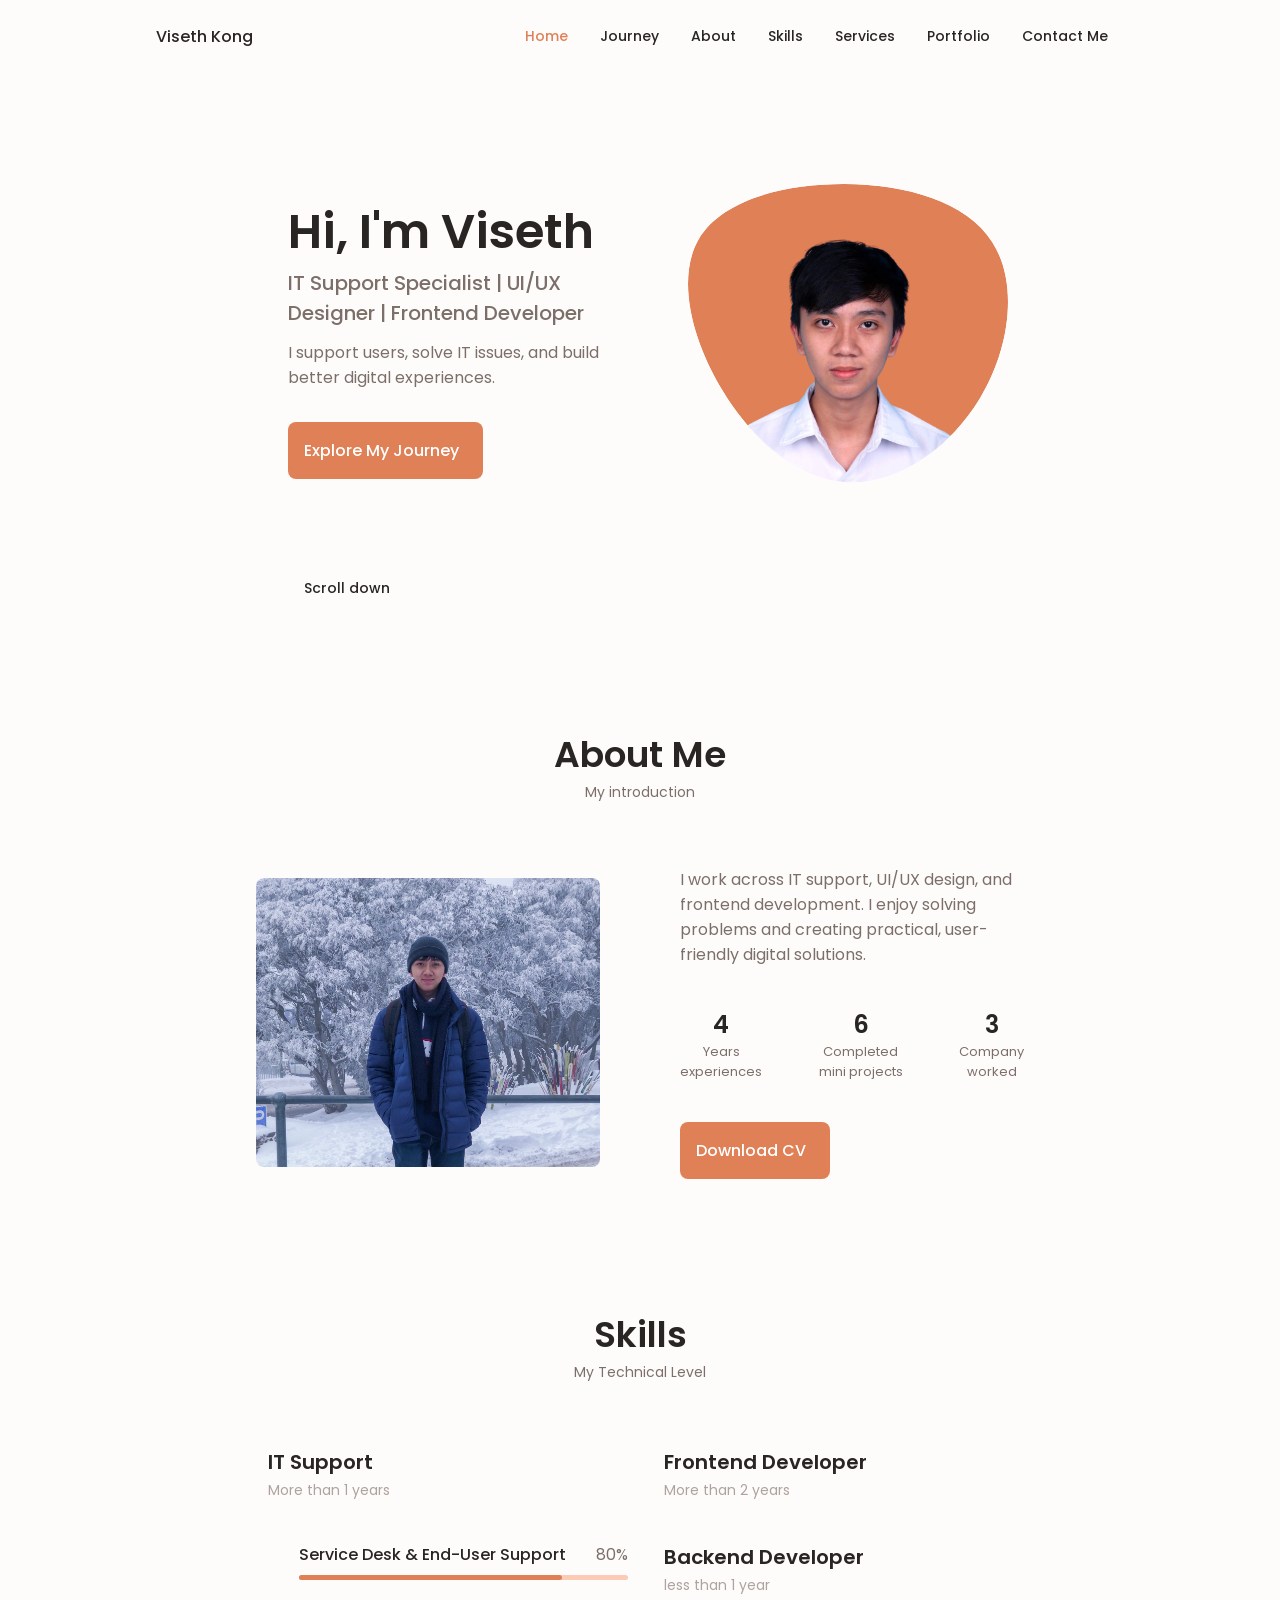
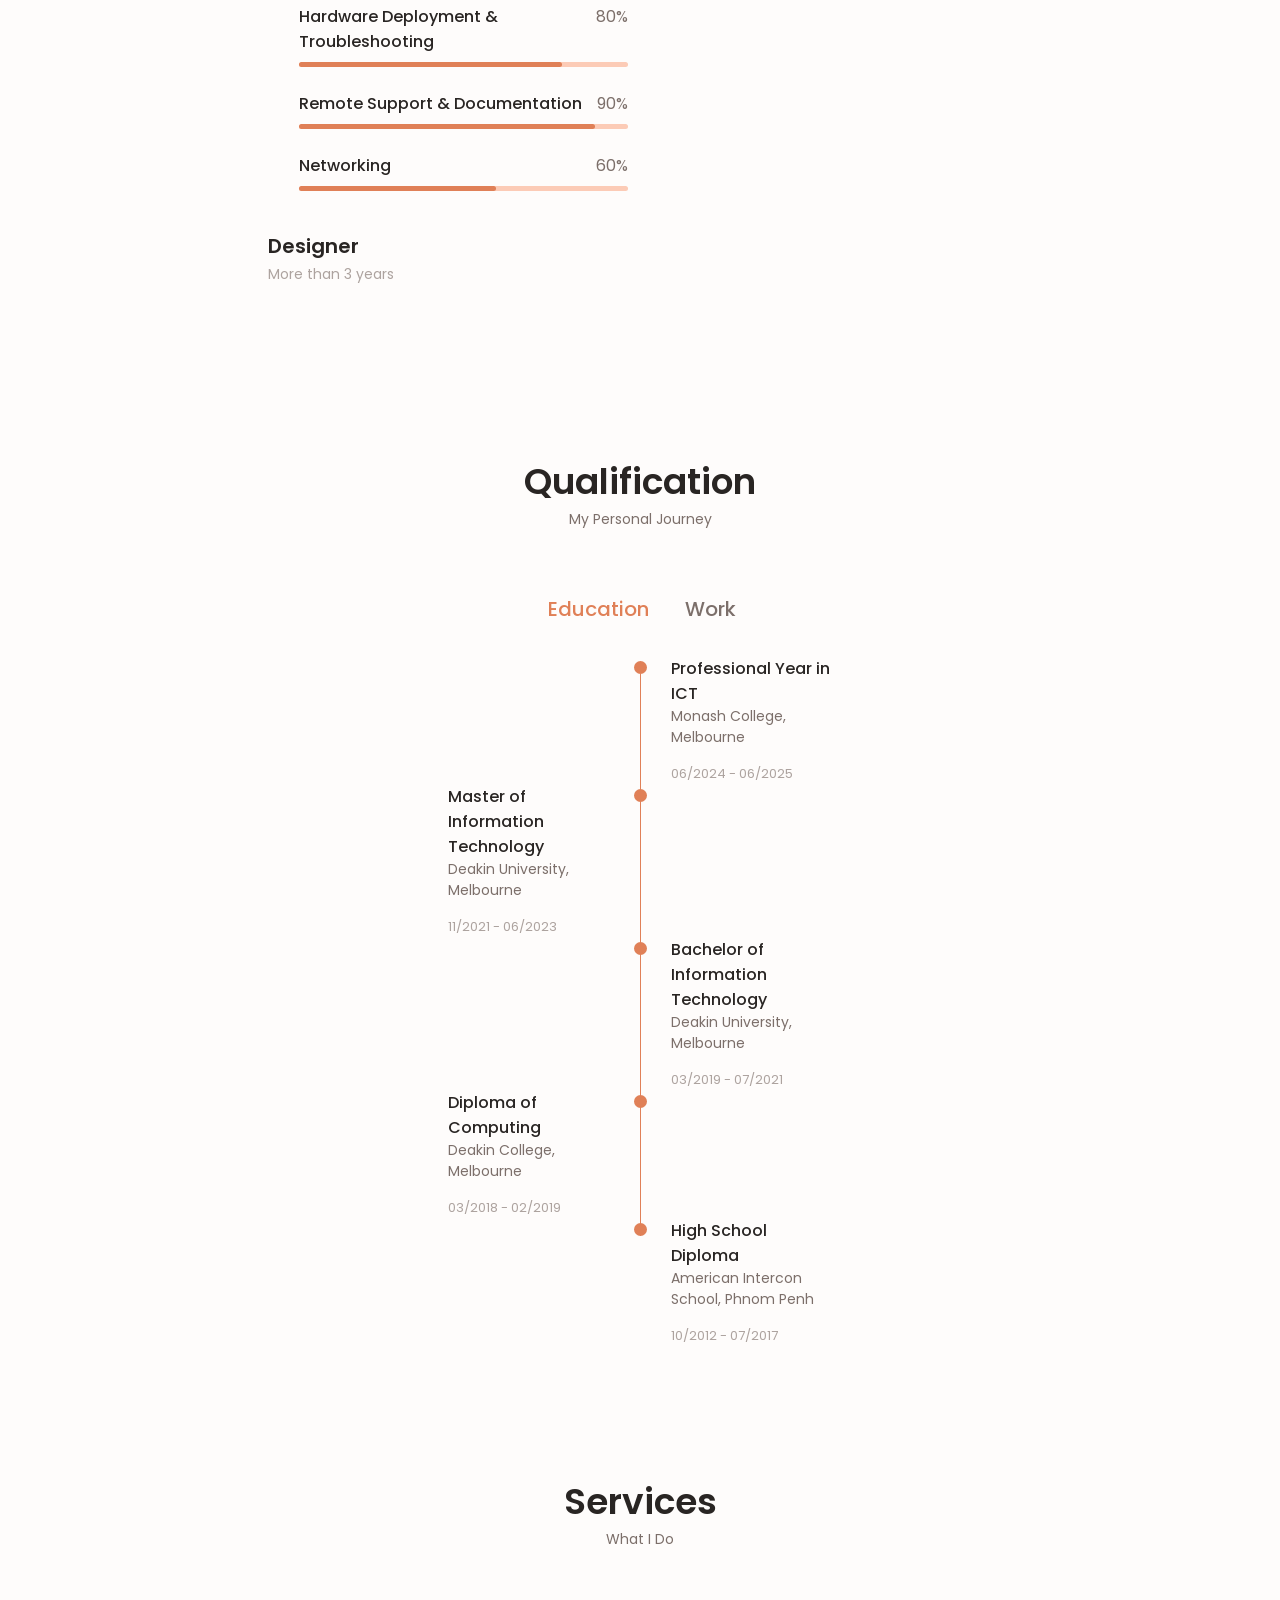
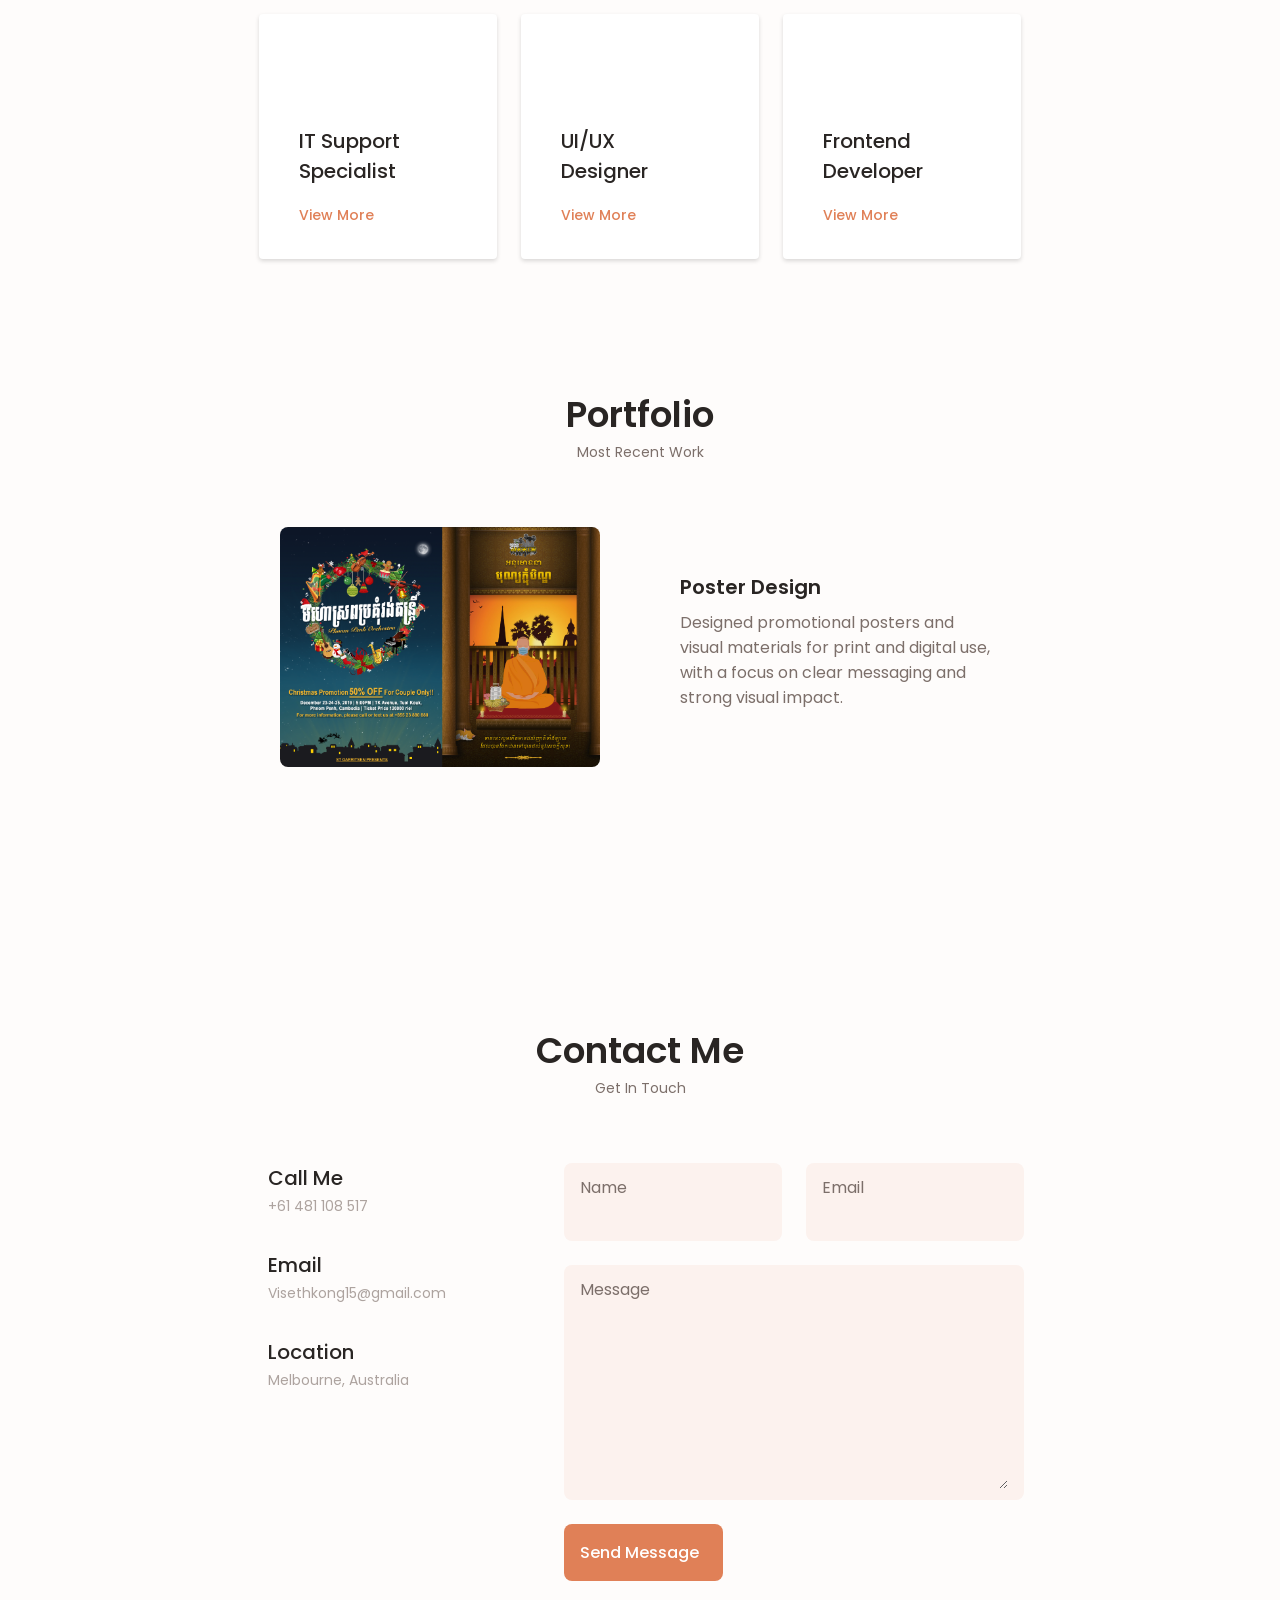
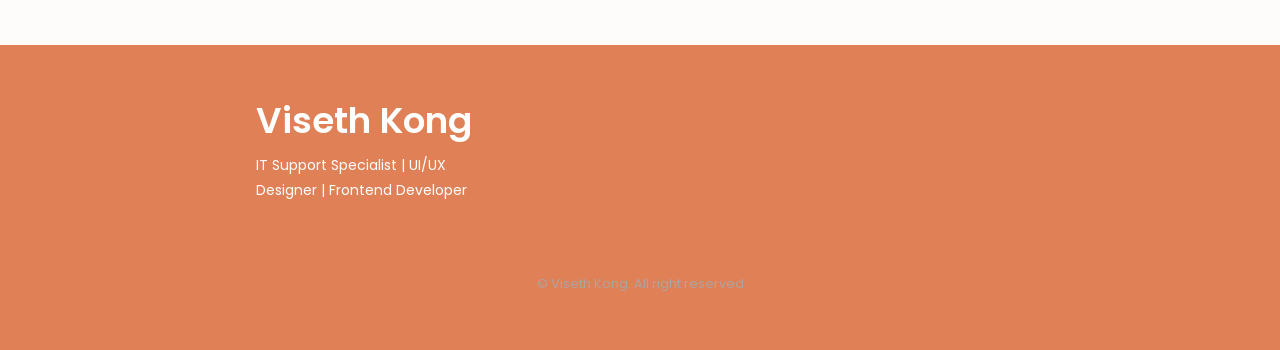
==== commit 9b0bf3c4: "Update portfolio website" ====
--- a/index.html
+++ b/index.html
@@ -788,7 +788,7 @@
                     <div class="swiper-wrapper">
                         <!--==================== PORTFOLIO 1 ====================-->
                         <div class="portfolio__content grid swiper-slide">
-                            <img src="assets/img/freelance/freelance1.png" alt="" class="portfolio__img">
+                            <img src="assets/img/freelance1.png" alt="" class="portfolio__img">
 
                             <div class="portfolio__data">
                                 <h3 class="portfolio__title">Modern Website</h3>
@@ -802,7 +802,7 @@
 
                         <!--==================== PORTFOLIO 2 ====================-->
                         <div class="portfolio__content grid swiper-slide">
-                            <img src="assets/img/freelance/freelance3.png" alt="" class="portfolio__img">
+                            <img src="assets/img/freelance3.png" alt="" class="portfolio__img">
                         
                             <div class="portfolio__data">
                                 <h3 class="portfolio__title">Brand Design</h3>
@@ -816,7 +816,7 @@
 
                         <!--==================== PORTFOLIO 3 ====================-->
                         <div class="portfolio__content grid swiper-slide">
-                            <img src="assets/img/freelance/freelance4.png" alt="" class="portfolio__img">
+                            <img src="assets/img/freelance4.png" alt="" class="portfolio__img">
                         
                             <div class="portfolio__data">
                                 <h3 class="portfolio__title">Online Store</h3>
@@ -830,7 +830,7 @@
 
                         <!--==================== PORTFOLIO 4 ====================-->
                         <div class="portfolio__content grid swiper-slide">
-                            <img src="assets/img/freelance/freelance9.png" alt="" class="portfolio__img">
+                            <img src="assets/img/freelance9.png" alt="" class="portfolio__img">
                         
                             <div class="portfolio__data">
                                 <h3 class="portfolio__title">Poster Design</h3>
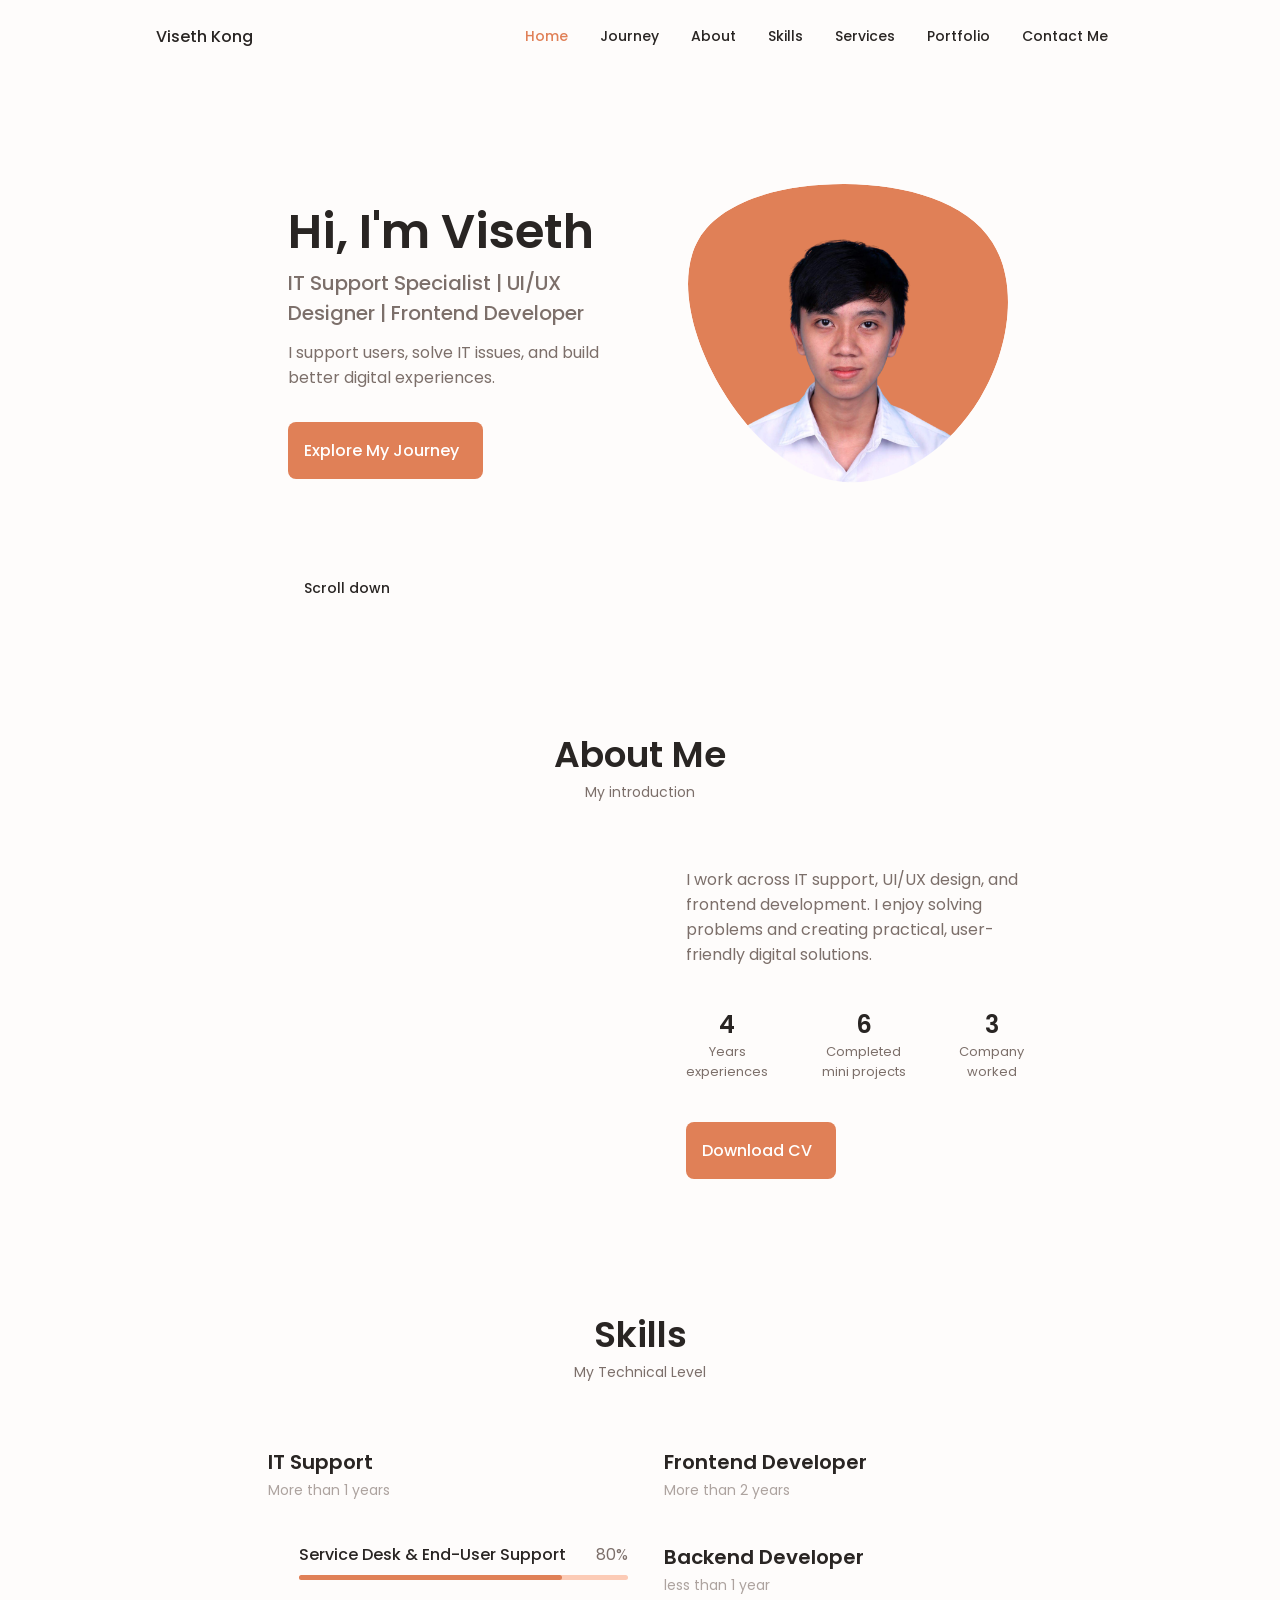
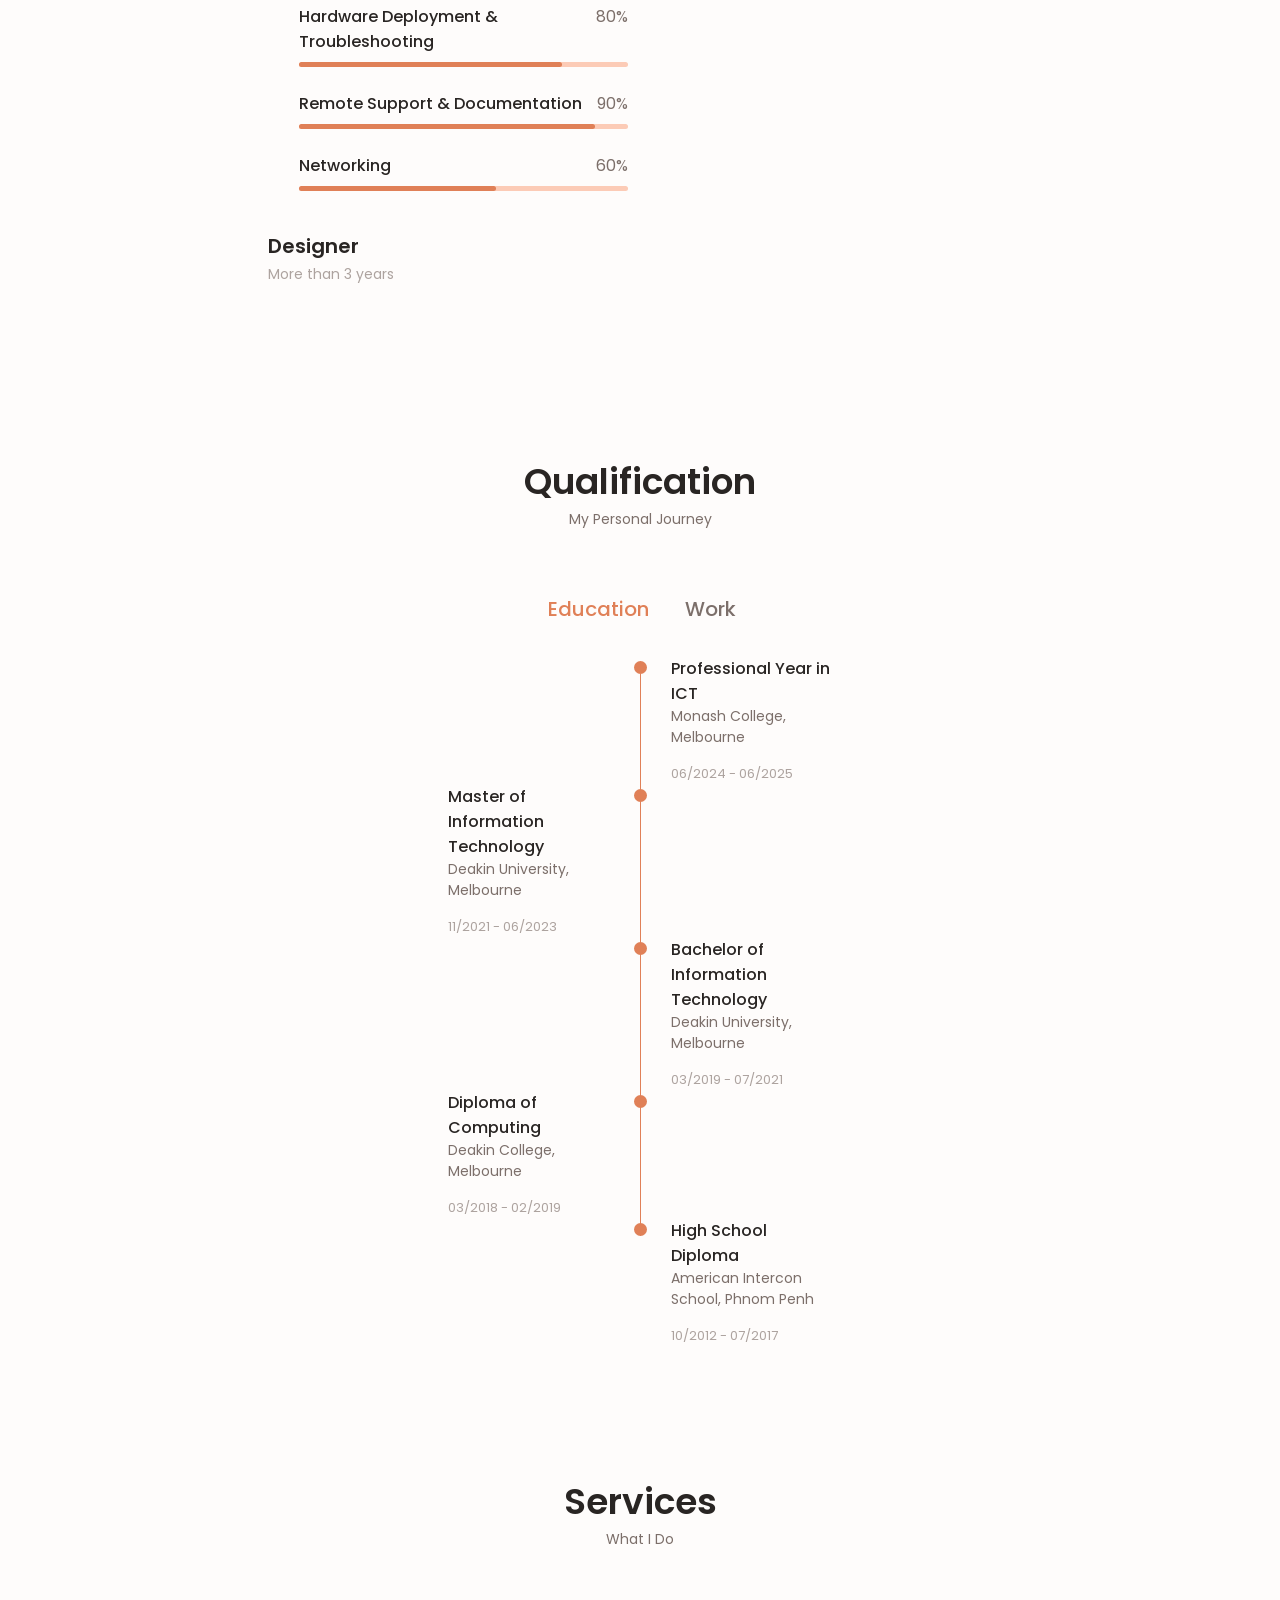
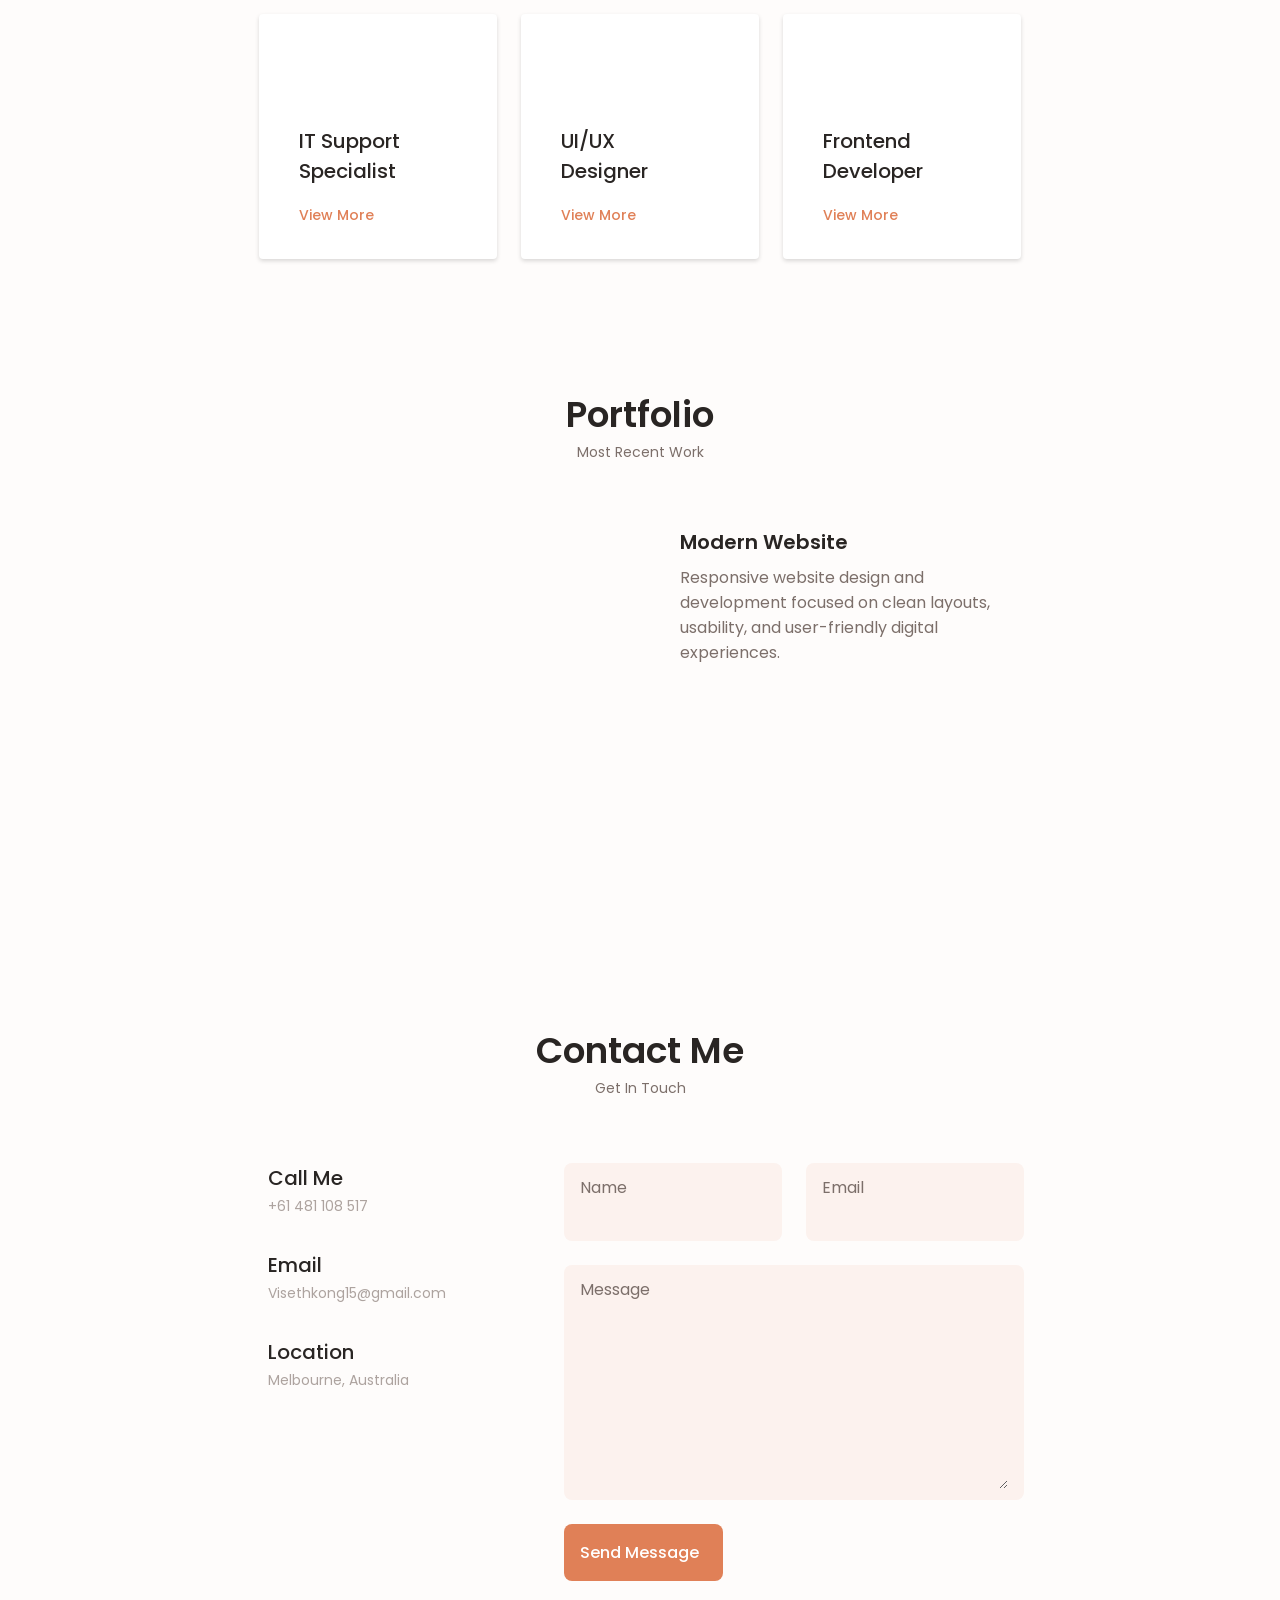
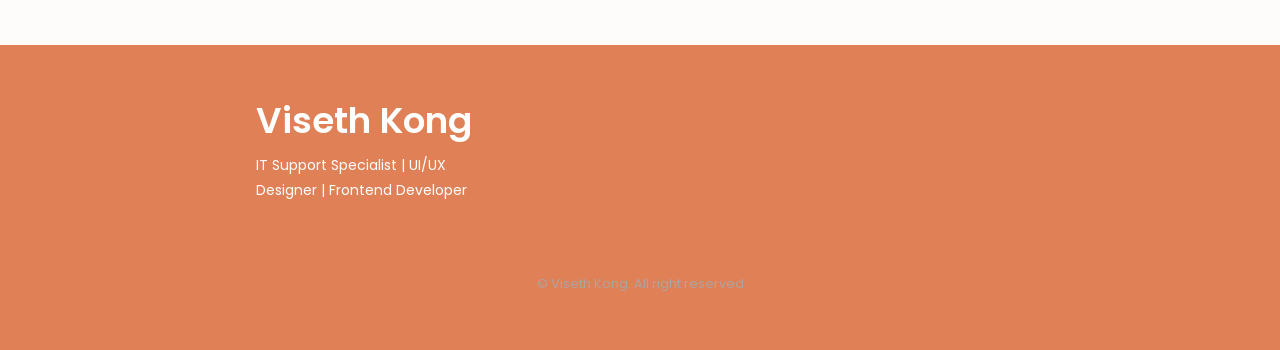
==== commit 211631e9: "Update portfolio website" ====
--- a/index.html
+++ b/index.html
@@ -144,7 +144,7 @@
                 <span class="section__subtitle">My introduction</span>
 
                 <div class="about__container container grid">
-                    <img src="assets/img/about.jpg" alt="" class="about__img">
+                    <img src="assets/img/about.png" alt="" class="about__img">
 
                     <div class="about__data">
                         <p class="about__description">I work across IT support, UI/UX design, and frontend development. I enjoy solving problems and creating practical, user-friendly digital solutions.</p>
